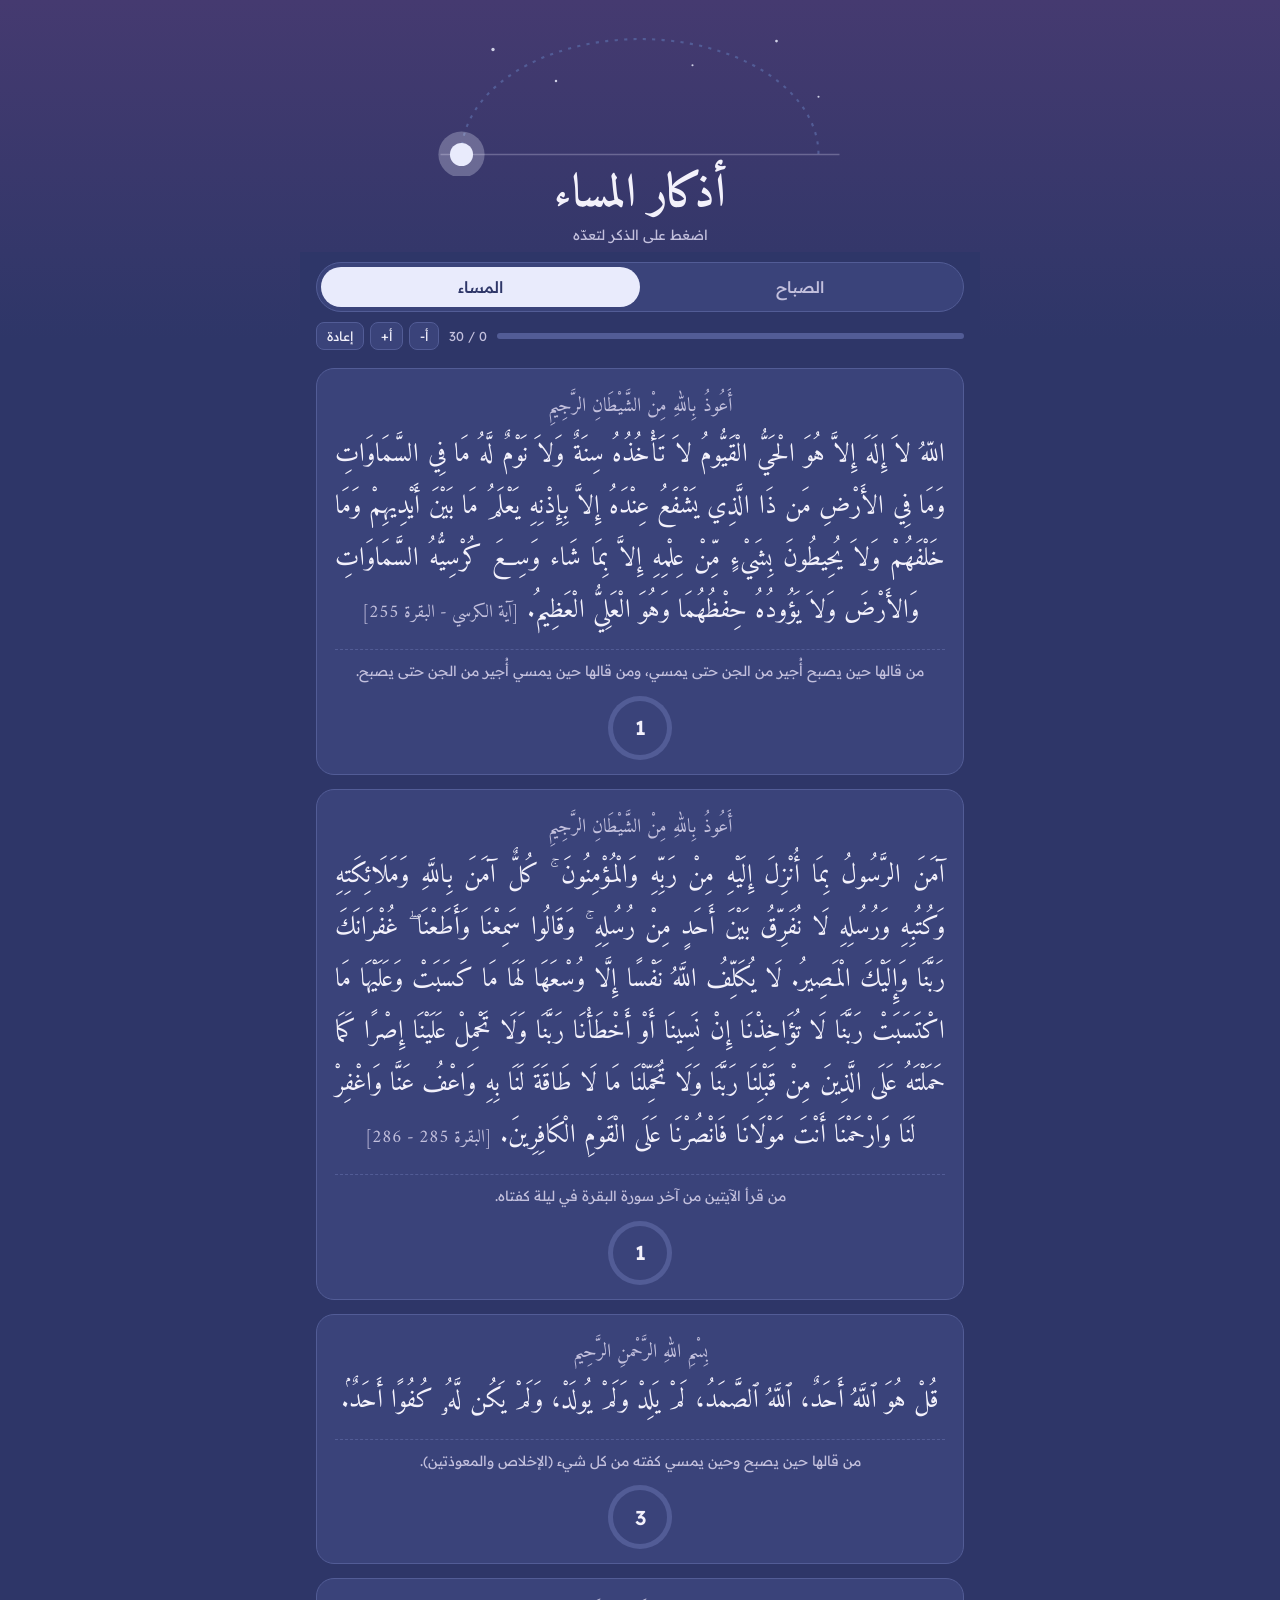
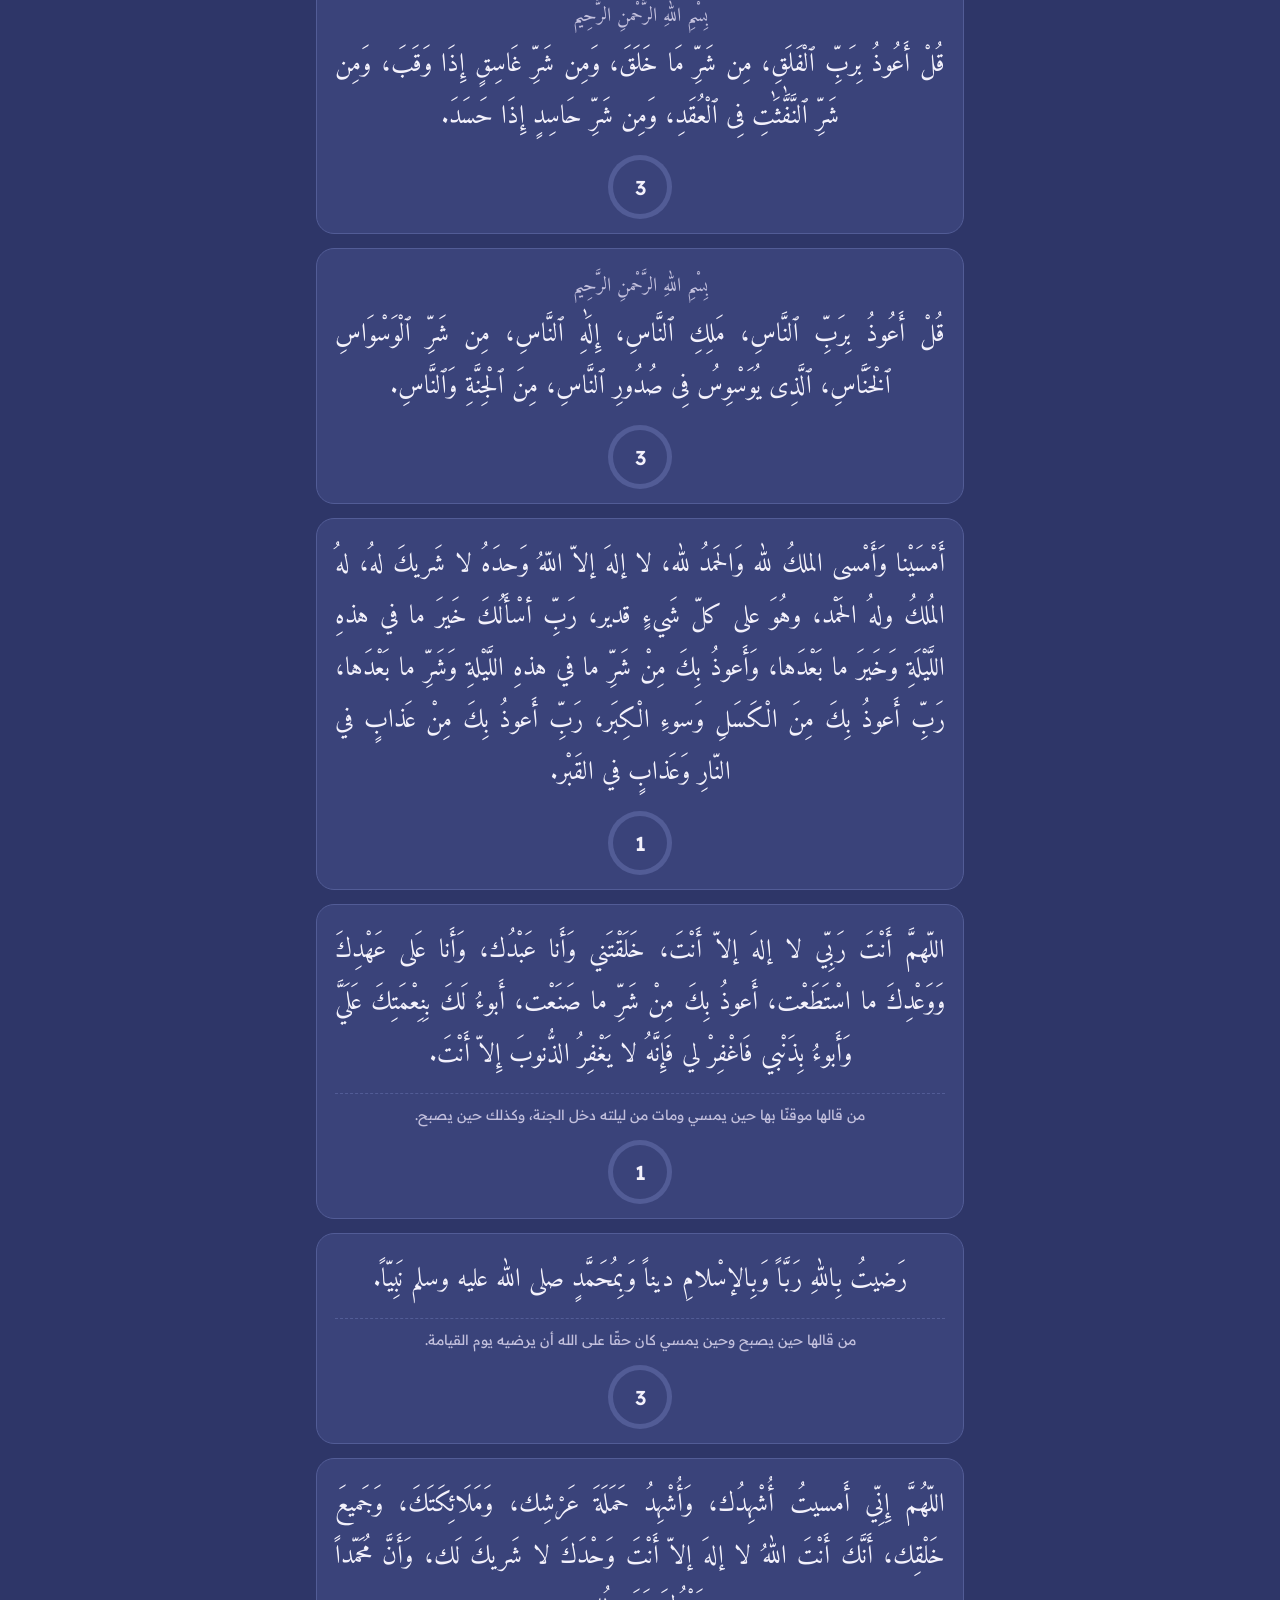
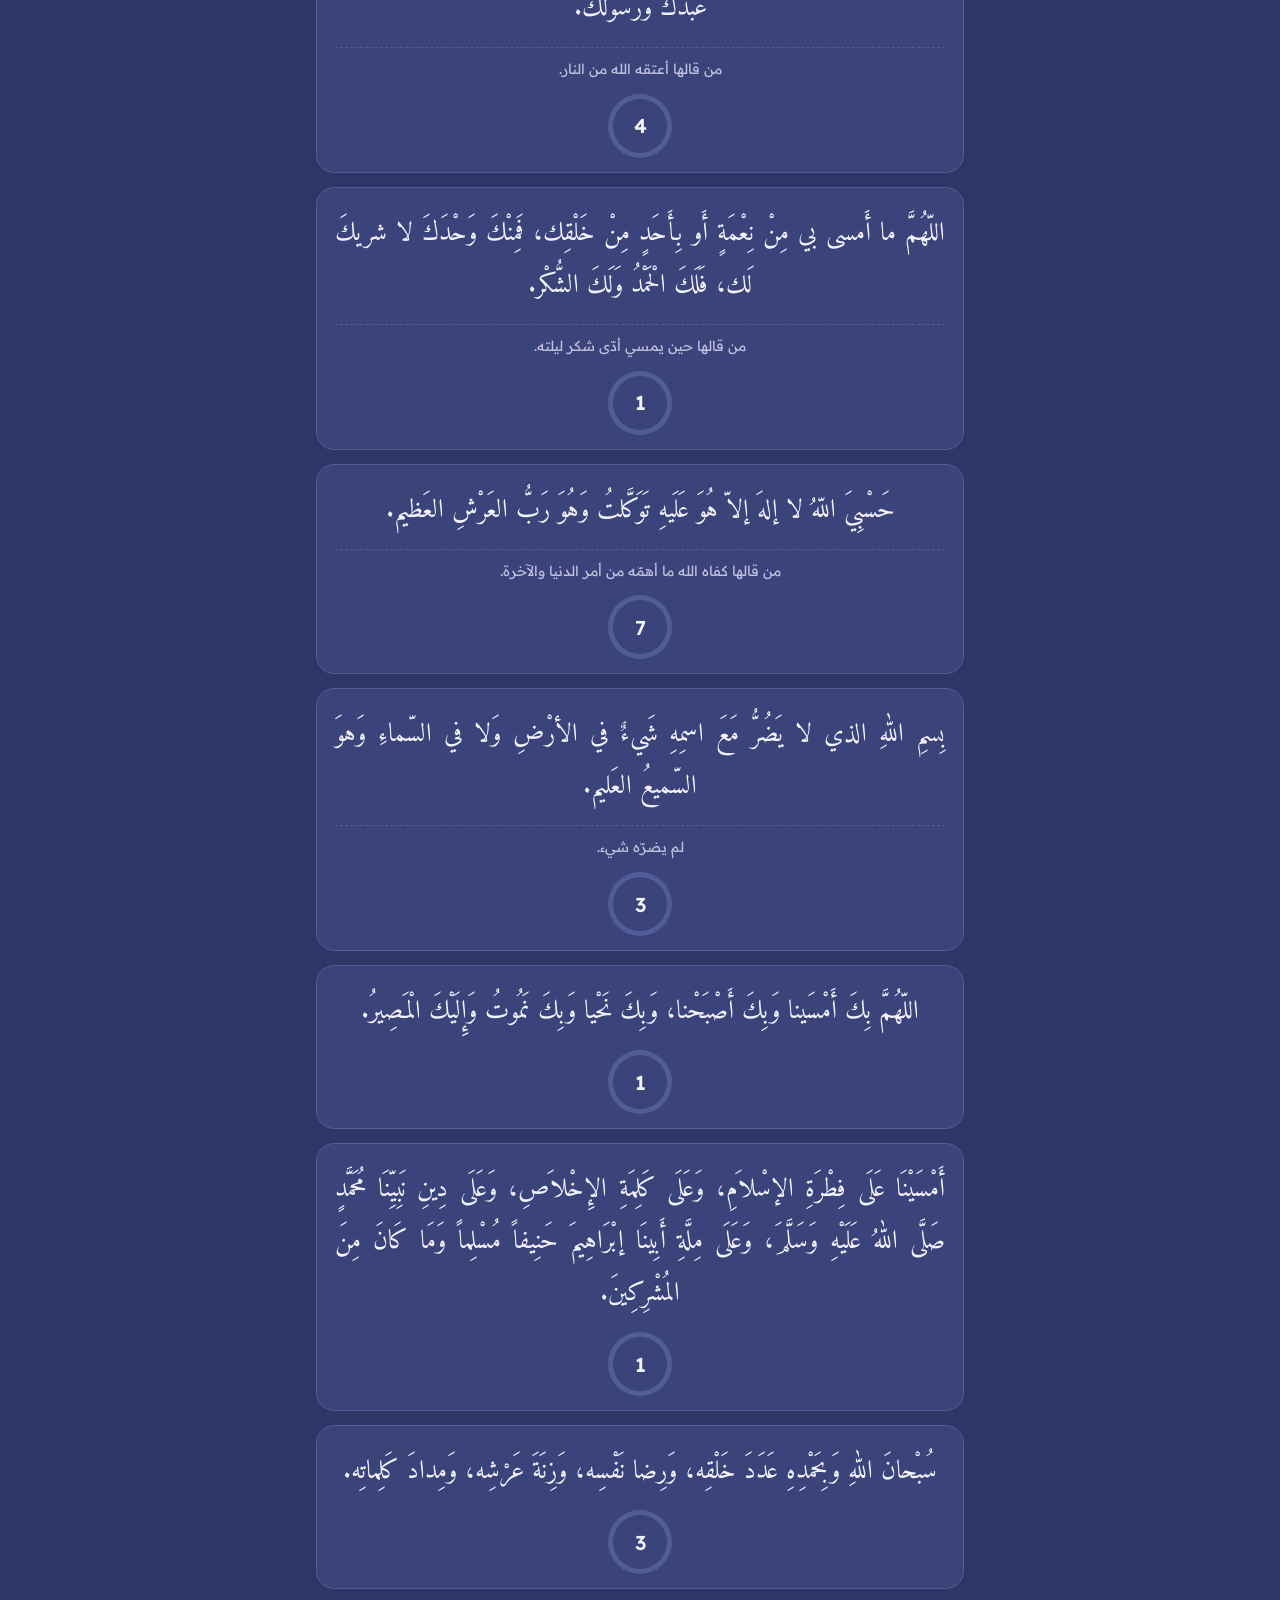
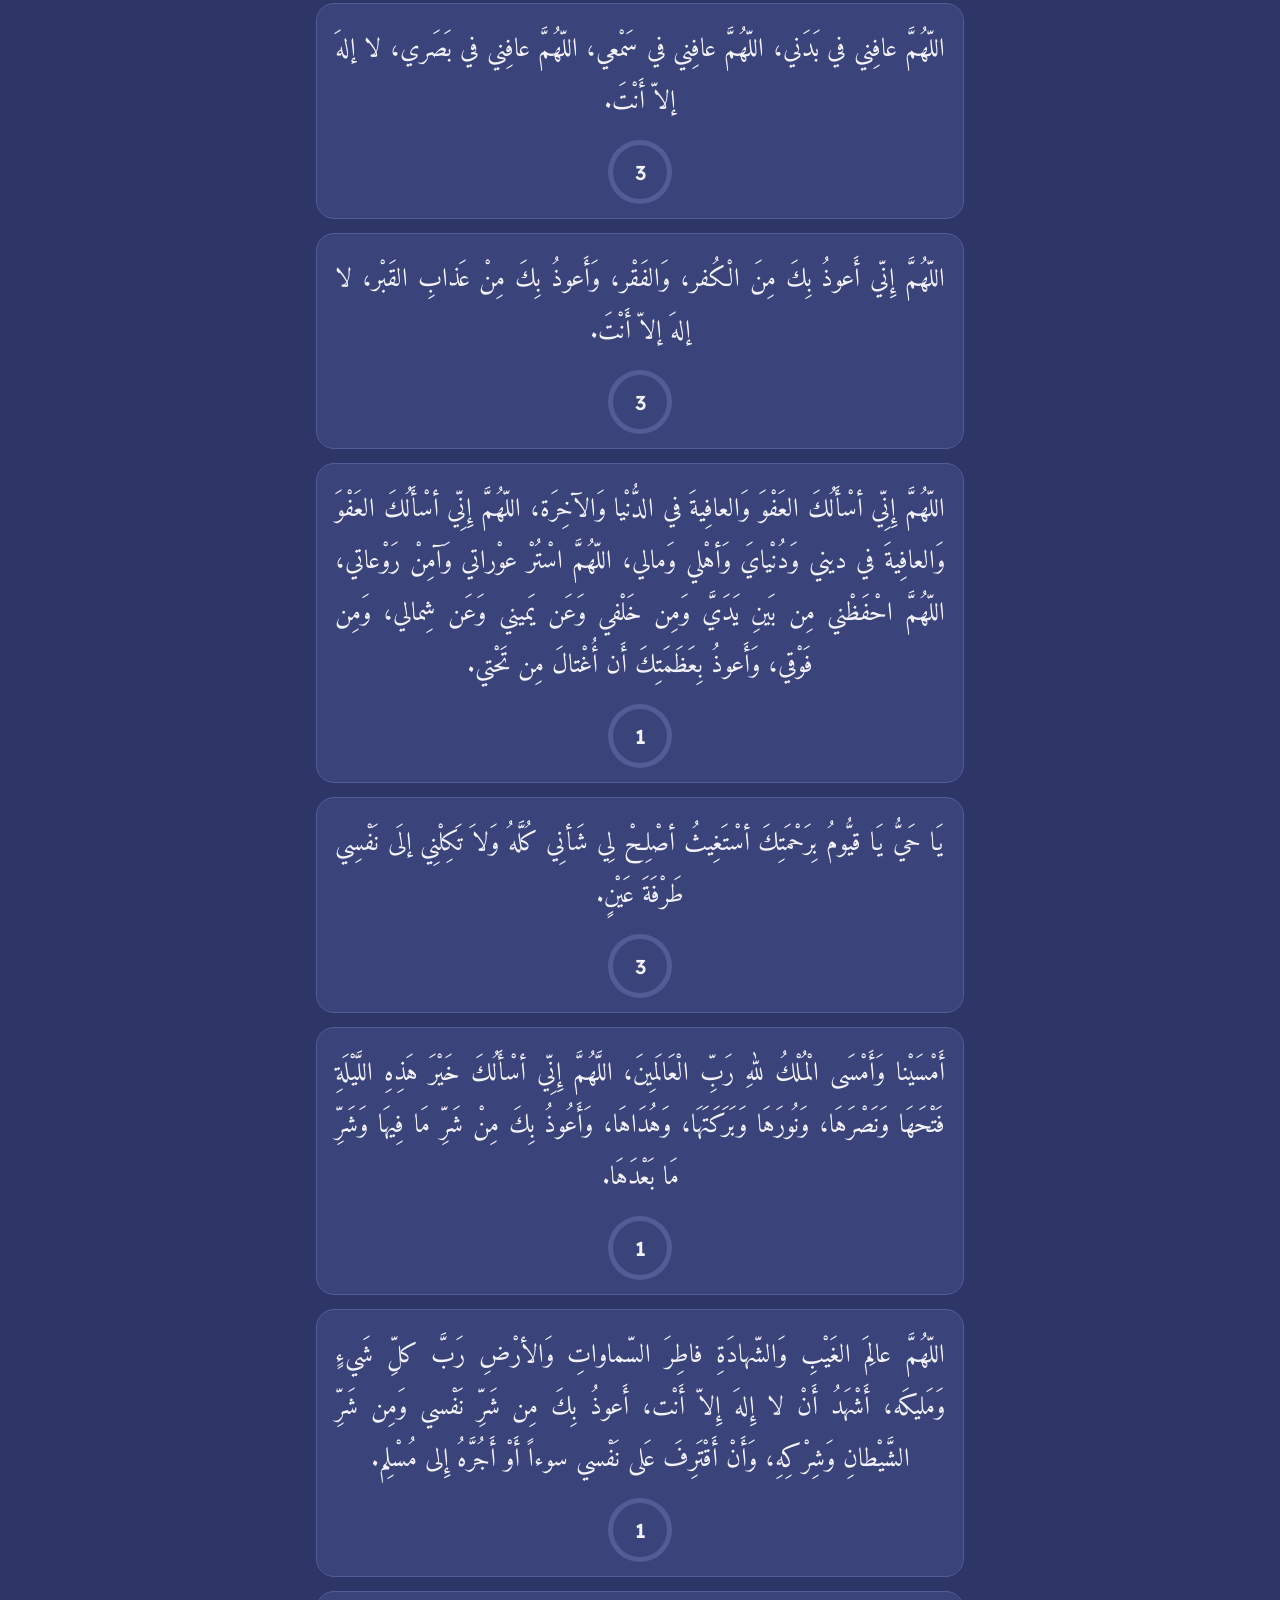
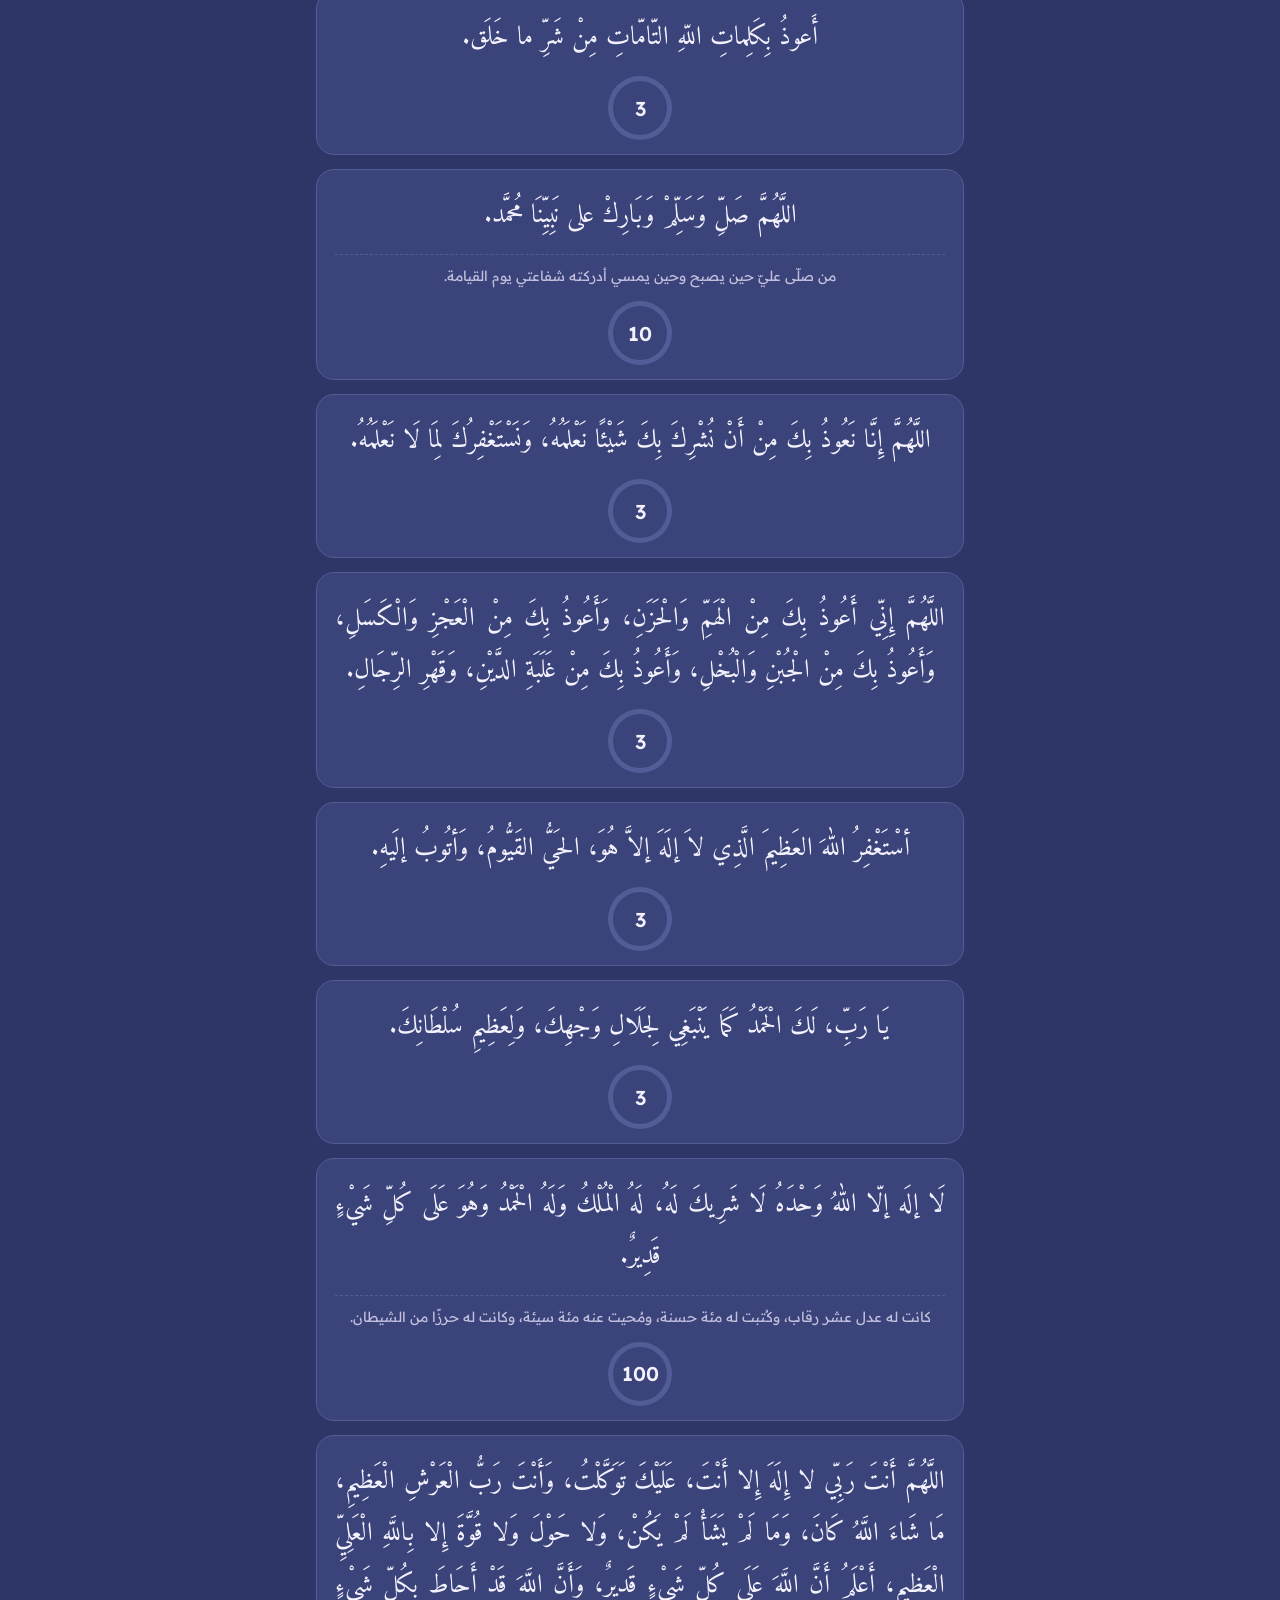
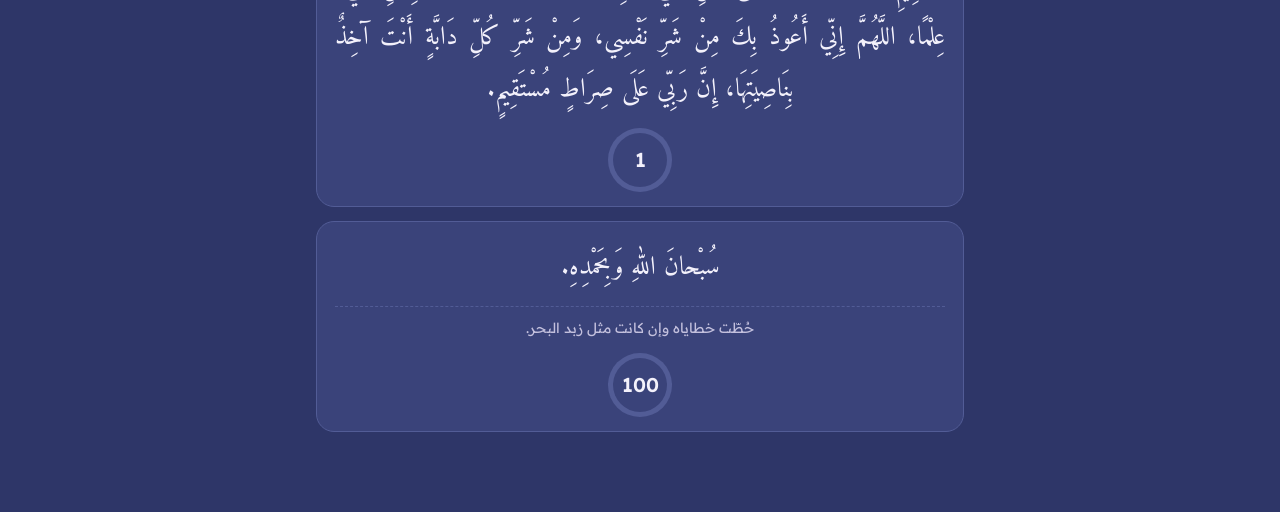
==== index.html @ 88065265 "نشر تطبيق أذكار الصباح والمساء Installable offline web app: manifest, service worker, local fonts, i" ====
<!DOCTYPE html>
<html lang="ar" dir="rtl">
<head>
<meta charset="UTF-8">
<meta name="viewport" content="width=device-width, initial-scale=1, viewport-fit=cover">
<meta name="apple-mobile-web-app-capable" content="yes">
<meta name="mobile-web-app-capable" content="yes">
<meta name="apple-mobile-web-app-title" content="أذكار">
<meta name="apple-mobile-web-app-status-bar-style" content="default">
<meta name="theme-color" content="#FFF9EC">
<meta name="description" content="أذكار الصباح والمساء مع عدّاد لكل ذكر، ويعمل بدون إنترنت.">
<title>أذكار الصباح والمساء</title>
<link rel="manifest" href="manifest.webmanifest">
<link rel="icon" type="image/png" sizes="192x192" href="icons/icon-192.png">
<link rel="apple-touch-icon" href="icons/apple-touch-icon.png">
<link rel="stylesheet" href="fonts/fonts.css">
<style>
:root{
  box-sizing:border-box;
  padding-top:env(safe-area-inset-top,0px);
  padding-bottom:env(safe-area-inset-bottom,0px);
  --fs:26px;
  /* morning (dawn) */
  --bg:#F5F9FB; --bg2:#FFF9EC; --ink:#1E3340; --soft:#6A8191;
  --card:#FFFFFF; --line:#E2EAEE; --accent:#E3A53A; --accentInk:#FFFFFF; --done:#7FA38B;
}
html{scroll-padding-top:calc(env(safe-area-inset-top,0px) + 130px)}
@media (prefers-color-scheme:dark){
  :root:not([data-theme="light"]){--bg:#2C3E49;--bg2:#3E3D33;--ink:#F6F2E8;--soft:#BCC9D0;--card:#36505E;--line:#4C6673;--accent:#F0B955;--accentInk:#1B2A33;--done:#8DB89A}
}
:root[data-theme="dark"]{--bg:#2C3E49;--bg2:#3E3D33;--ink:#F6F2E8;--soft:#BCC9D0;--card:#36505E;--line:#4C6673;--accent:#F0B955;--accentInk:#1B2A33;--done:#8DB89A}
/* evening (night) — always dark */
body.evening{--bg:#2E3668;--bg2:#453A70;--ink:#F3F1FB;--soft:#C3C0DD;--card:#3A437A;--line:#525C96;--accent:#E9EBFC;--accentInk:#2E3668;--done:#A5BBE6}

*{box-sizing:border-box;margin:0;padding:0}
body{
  font-family:"Readex Pro",system-ui,"Segoe UI",Tahoma,sans-serif;
  background:linear-gradient(180deg,var(--bg2) 0%,var(--bg) 340px) var(--bg);
  background-color:var(--bg);
  color:var(--ink);min-height:100vh;
  transition:background-color .5s,color .5s;
  -webkit-tap-highlight-color:transparent;
}
.wrap{max-width:680px;margin:0 auto;padding:0 16px 80px}

/* horizon hero */
.hero{position:relative;padding:18px 0 8px;text-align:center}
.sky{width:100%;max-width:420px;height:auto;display:block;margin:0 auto}
.sky .arc{fill:none;stroke:var(--line);stroke-width:2;stroke-dasharray:3 6}
.sky .ground{stroke:var(--soft);stroke-width:1.5;opacity:.35}
.sky .orb{fill:var(--accent);transition:cx .6s ease,cy .6s ease}
.sky .glow{fill:var(--accent);opacity:.28;transition:cx .6s ease,cy .6s ease}
.sky .star{fill:var(--accent);opacity:0;transition:opacity .5s}
body.evening .sky .star{opacity:.85}
h1{font-family:"Amiri",serif;font-weight:700;font-size:clamp(34px,9vw,46px);line-height:1.1;margin-top:-6px}
.sub{color:var(--soft);font-size:14px;margin-top:6px}

/* sticky bar */
.bar{position:sticky;top:0;z-index:5;padding:10px 0 12px;background:var(--bg);transition:background-color .5s}
.bar::before{content:"";position:absolute;inset:0 -16px;background:var(--bg);z-index:-1;padding-top:env(safe-area-inset-top,0px);top:calc(-1 * env(safe-area-inset-top,0px))}
.tabs{display:grid;grid-template-columns:1fr 1fr;background:var(--card);border:1px solid var(--line);border-radius:999px;padding:4px}
.tabs button{font:inherit;font-size:16px;font-weight:500;border:0;background:none;color:var(--soft);padding:10px;border-radius:999px;cursor:pointer}
.tabs button[aria-pressed="true"]{background:var(--accent);color:var(--accentInk)}
.prog{display:flex;align-items:center;gap:10px;margin-top:10px;font-size:13px;color:var(--soft)}
.track{flex:1;height:6px;background:var(--line);border-radius:6px;overflow:hidden}
.fill{height:100%;width:0;background:var(--accent);border-radius:6px;transition:width .4s}
.tools{display:flex;gap:6px}
.tools button{font:inherit;font-size:13px;border:1px solid var(--line);background:var(--card);color:var(--ink);border-radius:8px;padding:5px 10px;cursor:pointer}

/* azkar list */
.list{display:flex;flex-direction:column;gap:14px;margin-top:6px}
.zikr{
  background:var(--card);border:1px solid var(--line);border-radius:18px;
  padding:20px 18px 14px;cursor:pointer;user-select:none;-webkit-user-select:none;
  transition:opacity .35s,transform .12s,border-color .3s;
}
.zikr:active{transform:scale(.985)}
.zikr:focus-visible{outline:3px solid var(--accent);outline-offset:3px}
.pre{font-family:"Amiri",serif;color:var(--soft);font-size:calc(var(--fs) * .75);margin-bottom:6px;text-align:center}
.txt{font-family:"Amiri",serif;font-size:var(--fs);line-height:2;text-align:justify;text-align-last:center}
.ref{color:var(--soft);font-size:.7em}
.fadl{margin-top:12px;padding-top:10px;border-top:1px dashed var(--line);color:var(--soft);font-size:14px;line-height:1.7;text-align:center}
.foot{display:flex;justify-content:center;margin-top:12px}
.count{
  --p:0;width:64px;height:64px;border-radius:50%;display:grid;place-items:center;
  background:conic-gradient(var(--accent) calc(var(--p)*1turn),var(--line) 0);
  transition:background .3s;
}
.count span{width:54px;height:54px;border-radius:50%;background:var(--card);display:grid;place-items:center;font-weight:600;font-size:20px}
.zikr.done{opacity:.5;border-color:var(--done)}
.zikr.done .count{background:var(--done)}
.zikr.done .count span{background:var(--done);color:var(--card);font-size:24px}
.zikr.bump .count span{animation:bump .18s}
@keyframes bump{50%{transform:scale(1.15)}}

.end{display:none;text-align:center;padding:36px 12px 10px}
.end.show{display:block}
.end p{font-family:"Amiri",serif;font-size:26px}
.end small{display:block;color:var(--soft);margin-top:6px;font-size:14px}
@media (prefers-reduced-motion:reduce){*{transition:none!important;animation:none!important}}
</style>
</head>
<body>
<div class="wrap">
  <header class="hero">
    <svg class="sky" viewBox="0 0 400 150" aria-hidden="true">
      <circle class="star" cx="60" cy="30" r="1.6"/><circle class="star" cx="330" cy="22" r="1.3"/>
      <circle class="star" cx="250" cy="45" r="1"/><circle class="star" cx="120" cy="60" r="1.2"/>
      <circle class="star" cx="370" cy="75" r="1"/>
      <path class="arc" d="M30 130 A170 110 0 0 1 370 130"/>
      <line class="ground" x1="10" y1="130" x2="390" y2="130"/>
      <circle class="glow" id="glow" cx="30" cy="130" r="22"/>
      <circle class="orb" id="orb" cx="30" cy="130" r="11"/>
    </svg>
    <h1 id="title">أذكار الصباح</h1>
    <p class="sub">اضغط على الذكر لتعدّه</p>
  </header>

  <div class="bar">
    <div class="tabs" role="group" aria-label="اختيار الأذكار">
      <button id="tM" aria-pressed="true">الصباح</button>
      <button id="tE" aria-pressed="false">المساء</button>
    </div>
    <div class="prog">
      <div class="track"><div class="fill" id="fill"></div></div>
      <span id="pct">0 / 0</span>
      <div class="tools">
        <button id="fDn" aria-label="تصغير الخط">أ-</button>
        <button id="fUp" aria-label="تكبير الخط">أ+</button>
        <button id="rst">إعادة</button>
      </div>
    </div>
  </div>

  <main class="list" id="list"></main>
  <div class="end" id="end"><p>تقبّل الله منك</p><small>أتممت الأذكار كاملة</small></div>
</div>

<script>
const A='أَعُوذُ بِاللهِ مِنْ الشَّيْطَانِ الرَّجِيمِ', B='بِسْمِ اللهِ الرَّحْمنِ الرَّحِيم';
const Z=(t,c,f,p)=>({t,c,f:f||'',p:p||''});
const kursi=Z('اللّهُ لاَ إِلَـهَ إِلاَّ هُوَ الْحَيُّ الْقَيُّومُ لاَ تَأْخُذُهُ سِنَةٌ وَلاَ نَوْمٌ لَّهُ مَا فِي السَّمَاوَاتِ وَمَا فِي الأَرْضِ مَن ذَا الَّذِي يَشْفَعُ عِنْدَهُ إِلاَّ بِإِذْنِهِ يَعْلَمُ مَا بَيْنَ أَيْدِيهِمْ وَمَا خَلْفَهُمْ وَلاَ يُحِيطُونَ بِشَيْءٍ مِّنْ عِلْمِهِ إِلاَّ بِمَا شَاء وَسِعَ كُرْسِيُّهُ السَّمَاوَاتِ وَالأَرْضَ وَلاَ يَؤُودُهُ حِفْظُهُمَا وَهُوَ الْعَلِيُّ الْعَظِيمُ. <span class="ref">[آية الكرسي - البقرة 255]</span>',1,'من قالها حين يصبح أُجير من الجن حتى يمسي، ومن قالها حين يمسي أُجير من الجن حتى يصبح.',A);
const ikhlas=Z('قُلْ هُوَ ٱللَّهُ أَحَدٌ، ٱللَّهُ ٱلصَّمَدُ، لَمْ يَلِدْ وَلَمْ يُولَدْ، وَلَمْ يَكُن لَّهُۥ كُفُوًا أَحَدٌۢ.',3,'من قالها حين يصبح وحين يمسي كفته من كل شيء (الإخلاص والمعوذتين).',B);
const falaq=Z('قُلْ أَعُوذُ بِرَبِّ ٱلْفَلَقِ، مِن شَرِّ مَا خَلَقَ، وَمِن شَرِّ غَاسِقٍ إِذَا وَقَبَ، وَمِن شَرِّ ٱلنَّفَّٰثَٰتِ فِى ٱلْعُقَدِ، وَمِن شَرِّ حَاسِدٍ إِذَا حَسَدَ.',3,'',B);
const nas=Z('قُلْ أَعُوذُ بِرَبِّ ٱلنَّاسِ، مَلِكِ ٱلنَّاسِ، إِلَٰهِ ٱلنَّاسِ، مِن شَرِّ ٱلْوَسْوَاسِ ٱلْخَنَّاسِ، ٱلَّذِى يُوَسْوِسُ فِى صُدُورِ ٱلنَّاسِ، مِنَ ٱلْجِنَّةِ وَٱلنَّاسِ.',3,'',B);
const sayyid=Z('اللّهـمَّ أَنْتَ رَبِّـي لا إلهَ إلاّ أَنْتَ، خَلَقْتَنـي وَأَنا عَبْـدُك، وَأَنا عَلـى عَهْـدِكَ وَوَعْـدِكَ ما اسْتَـطَعْـت، أَعـوذُ بِكَ مِنْ شَـرِّ ما صَنَـعْت، أَبـوءُ لَـكَ بِنِعْـمَتِـكَ عَلَـيَّ وَأَبـوءُ بِذَنْـبي فَاغْفـِرْ لي فَإِنَّـهُ لا يَغْـفِرُ الذُّنـوبَ إِلاّ أَنْتَ.',1,'من قالها موقنًا بها حين يمسي ومات من ليلته دخل الجنة، وكذلك حين يصبح.');
const radeet=Z('رَضيـتُ بِاللهِ رَبَّـاً وَبِالإسْلامِ ديـناً وَبِمُحَـمَّدٍ صلى الله عليه وسلم نَبِيّـاً.',3,'من قالها حين يصبح وحين يمسي كان حقًا على الله أن يرضيه يوم القيامة.');
const hasbi=Z('حَسْبِـيَ اللّهُ لا إلهَ إلاّ هُوَ عَلَـيهِ تَوَكَّـلتُ وَهُوَ رَبُّ العَرْشِ العَظـيم.',7,'من قالها كفاه الله ما أهمّه من أمر الدنيا والآخرة.');
const bism=Z('بِسـمِ اللهِ الذي لا يَضُـرُّ مَعَ اسمِـهِ شَيءٌ في الأرْضِ وَلا في السّمـاءِ وَهـوَ السّمـيعُ العَلـيم.',3,'لم يضرّه شيء.');
const subhanAdad=Z('سُبْحـانَ اللهِ وَبِحَمْـدِهِ عَدَدَ خَلْـقِه، وَرِضـا نَفْسِـه، وَزِنَـةَ عَـرْشِـه، وَمِـدادَ كَلِمـاتِـه.',3);
const afini=Z('اللّهُـمَّ عافِـني في بَدَنـي، اللّهُـمَّ عافِـني في سَمْـعي، اللّهُـمَّ عافِـني في بَصَـري، لا إلهَ إلاّ أَنْـتَ.',3);
const kufr=Z('اللّهُـمَّ إِنّـي أَعـوذُ بِكَ مِنَ الْكُـفر، وَالفَـقْر، وَأَعـوذُ بِكَ مِنْ عَذابِ القَـبْر، لا إلهَ إلاّ أَنْـتَ.',3);
const afw=Z('اللّهُـمَّ إِنِّـي أسْـأَلُـكَ العَـفْوَ وَالعـافِـيةَ في الدُّنْـيا وَالآخِـرَة، اللّهُـمَّ إِنِّـي أسْـأَلُـكَ العَـفْوَ وَالعـافِـيةَ في ديني وَدُنْـيايَ وَأهْـلي وَمالـي، اللّهُـمَّ اسْتُـرْ عـوْراتي وَآمِـنْ رَوْعاتـي، اللّهُـمَّ احْفَظْـني مِن بَـينِ يَدَيَّ وَمِن خَلْفـي وَعَن يَمـيني وَعَن شِمـالي، وَمِن فَوْقـي، وَأَعـوذُ بِعَظَمَـتِكَ أَن أُغْـتالَ مِن تَحْتـي.',1);
const hayy=Z('يَا حَيُّ يَا قيُّومُ بِرَحْمَتِكَ أسْتَغِيثُ أصْلِحْ لِي شَأنِي كُلَّهُ وَلاَ تَكِلْنِي إلَى نَفْسِي طَـرْفَةَ عَيْنٍ.',3);
const alim=Z('اللّهُـمَّ عالِـمَ الغَـيْبِ وَالشّـهادَةِ فاطِـرَ السّماواتِ وَالأرْضِ رَبَّ كـلِّ شَـيءٍ وَمَليـكَه، أَشْهَـدُ أَنْ لا إِلـهَ إِلاّ أَنْت، أَعـوذُ بِكَ مِن شَـرِّ نَفْسـي وَمِن شَـرِّ الشَّيْـطانِ وَشِرْكِهِ، وَأَنْ أَقْتَـرِفَ عَلـى نَفْسـي سوءاً أَوْ أَجُـرَّهُ إِلـى مُسْـلِم.',1);
const kalimat=Z('أَعـوذُ بِكَلِمـاتِ اللّهِ التّـامّـاتِ مِنْ شَـرِّ ما خَلَـق.',3);
const salat=Z('اللَّهُمَّ صَلِّ وَسَلِّمْ وَبَارِكْ على نَبِيِّنَا مُحمَّد.',10,'من صلّى عليّ حين يصبح وحين يمسي أدركته شفاعتي يوم القيامة.');
const shirk=Z('اللَّهُمَّ إِنَّا نَعُوذُ بِكَ مِنْ أَنْ نُشْرِكَ بِكَ شَيْئًا نَعْلَمُهُ، وَنَسْتَغْفِرُكَ لِمَا لَا نَعْلَمُهُ.',3);
const hamm=Z('اللَّهُمَّ إِنِّي أَعُوذُ بِكَ مِنْ الْهَمِّ وَالْحَزَنِ، وَأَعُوذُ بِكَ مِنْ الْعَجْزِ وَالْكَسَلِ، وَأَعُوذُ بِكَ مِنْ الْجُبْنِ وَالْبُخْلِ، وَأَعُوذُ بِكَ مِنْ غَلَبَةِ الدَّيْنِ، وَقَهْرِ الرِّجَالِ.',3);
const istighfarAzim=Z('أسْتَغْفِرُ اللهَ العَظِيمَ الَّذِي لاَ إلَهَ إلاَّ هُوَ، الحَيُّ القَيُّومُ، وَأتُوبُ إلَيهِ.',3);
const yarab=Z('يَا رَبِّ، لَكَ الْحَمْدُ كَمَا يَنْبَغِي لِجَلَالِ وَجْهِكَ، وَلِعَظِيمِ سُلْطَانِكَ.',3);
const antaRabbi=Z('اللَّهُمَّ أَنْتَ رَبِّي لا إِلَهَ إِلا أَنْتَ، عَلَيْكَ تَوَكَّلْتُ، وَأَنْتَ رَبُّ الْعَرْشِ الْعَظِيمِ، مَا شَاءَ اللَّهُ كَانَ، وَمَا لَمْ يَشَأْ لَمْ يَكُنْ، وَلا حَوْلَ وَلا قُوَّةَ إِلا بِاللَّهِ الْعَلِيِّ الْعَظِيمِ، أَعْلَمُ أَنَّ اللَّهَ عَلَى كُلِّ شَيْءٍ قَدِيرٌ، وَأَنَّ اللَّهَ قَدْ أَحَاطَ بِكُلِّ شَيْءٍ عِلْمًا، اللَّهُمَّ إِنِّي أَعُوذُ بِكَ مِنْ شَرِّ نَفْسِي، وَمِنْ شَرِّ كُلِّ دَابَّةٍ أَنْتَ آخِذٌ بِنَاصِيَتِهَا، إِنَّ رَبِّي عَلَى صِرَاطٍ مُسْتَقِيمٍ.',1);
const tahlil=Z('لَا إلَه إلّا اللهُ وَحْدَهُ لَا شَرِيكَ لَهُ، لَهُ الْمُلْكُ وَلَهُ الْحَمْدُ وَهُوَ عَلَى كُلِّ شَيْءٍ قَدِيرٌ.',100,'كانت له عدل عشر رقاب، وكُتبت له مئة حسنة، ومُحيت عنه مئة سيئة، وكانت له حرزًا من الشيطان.');
const subhan=Z('سُبْحـانَ اللهِ وَبِحَمْـدِهِ.',100,'حُطّت خطاياه وإن كانت مثل زبد البحر.');

const DATA={
 m:[kursi,ikhlas,falaq,nas,
  Z('أَصْـبَحْنا وَأَصْـبَحَ المُـلْكُ لله وَالحَمدُ لله، لا إلهَ إلاّ اللّهُ وَحدَهُ لا شَريكَ لهُ، لهُ المُـلكُ ولهُ الحَمْـد، وهُوَ على كلّ شَيءٍ قدير، رَبِّ أسْـأَلُـكَ خَـيرَ ما في هـذا اليوم وَخَـيرَ ما بَعْـدَه، وَأَعـوذُ بِكَ مِنْ شَـرِّ ما في هـذا اليوم وَشَرِّ ما بَعْـدَه، رَبِّ أَعـوذُ بِكَ مِنَ الْكَسَـلِ وَسـوءِ الْكِـبَر، رَبِّ أَعـوذُ بِكَ مِنْ عَـذابٍ في النّـارِ وَعَـذابٍ في القَـبْر.',1),
  sayyid,radeet,
  Z('اللّهُـمَّ إِنِّـي أَصْبَـحْتُ أُشْـهِدُك، وَأُشْـهِدُ حَمَلَـةَ عَـرْشِـك، وَمَلَائِكَتَكَ، وَجَمـيعَ خَلْـقِك، أَنَّـكَ أَنْـتَ اللهُ لا إلهَ إلاّ أَنْـتَ وَحْـدَكَ لا شَريكَ لَـك، وَأَنَّ مُحَمّـداً عَبْـدُكَ وَرَسـولُـك.',4,'من قالها أعتقه الله من النار.'),
  Z('اللّهُـمَّ ما أَصْبَـحَ بي مِـنْ نِعْـمَةٍ أَو بِأَحَـدٍ مِـنْ خَلْـقِك، فَمِـنْكَ وَحْـدَكَ لا شريكَ لَـك، فَلَـكَ الْحَمْـدُ وَلَـكَ الشُّكْـر.',1,'من قالها حين يصبح أدّى شكر يومه.'),
  hasbi,bism,
  Z('اللّهُـمَّ بِكَ أَصْـبَحْنا وَبِكَ أَمْسَـينا، وَبِكَ نَحْـيا وَبِكَ نَمُـوتُ وَإِلَـيْكَ النُّـشُور.',1),
  Z('أَصْبَـحْـنا عَلَى فِطْرَةِ الإسْلاَمِ، وَعَلَى كَلِمَةِ الإِخْلاَصِ، وَعَلَى دِينِ نَبِيِّنَا مُحَمَّدٍ صَلَّى اللهُ عَلَيْهِ وَسَلَّمَ، وَعَلَى مِلَّةِ أَبِينَا إبْرَاهِيمَ حَنِيفاً مُسْلِماً وَمَا كَانَ مِنَ المُشْرِكِينَ.',1),
  subhanAdad,afini,kufr,afw,hayy,
  Z('أَصْبَـحْـنا وَأَصْبَـحَ المُـلكُ للهِ رَبِّ العـالَمـين، اللّهُـمَّ إِنِّـي أسْـأَلُـكَ خَـيْرَ هـذا الـيَوْم، فَـتْحَهُ، وَنَصْـرَهُ، وَنـورَهُ وَبَـرَكَتَـهُ، وَهُـداهُ، وَأَعـوذُ بِـكَ مِـنْ شَـرِّ ما فـيهِ وَشَـرِّ ما بَعْـدَه.',1),
  alim,kalimat,salat,shirk,hamm,istighfarAzim,yarab,
  Z('اللَّهُمَّ إِنِّي أَسْأَلُكَ عِلْمًا نَافِعًا، وَرِزْقًا طَيِّبًا، وَعَمَلًا مُتَقَبَّلًا.',1),
  antaRabbi,tahlil,subhan,
  Z('أسْتَغْفِرُ اللهَ وَأتُوبُ إلَيْهِ.',100,'مئة حسنة، ومُحيت عنه مئة سيئة، وكانت له حرزًا من الشيطان حتى يمسي.')
 ],
 e:[kursi,
  Z('آمَنَ الرَّسُولُ بِمَا أُنْزِلَ إِلَيْهِ مِنْ رَبِّهِ وَالْمُؤْمِنُونَ ۚ كُلٌّ آمَنَ بِاللَّهِ وَمَلَائِكَتِهِ وَكُتُبِهِ وَرُسُلِهِ لَا نُفَرِّقُ بَيْنَ أَحَدٍ مِنْ رُسُلِهِ ۚ وَقَالُوا سَمِعْنَا وَأَطَعْنَا ۖ غُفْرَانَكَ رَبَّنَا وَإِلَيْكَ الْمَصِيرُ. لَا يُكَلِّفُ اللَّهُ نَفْسًا إِلَّا وُسْعَهَا لَهَا مَا كَسَبَتْ وَعَلَيْهَا مَا اكْتَسَبَتْ رَبَّنَا لَا تُؤَاخِذْنَا إِنْ نَسِينَا أَوْ أَخْطَأْنَا رَبَّنَا وَلَا تَحْمِلْ عَلَيْنَا إِصْرًا كَمَا حَمَلْتَهُ عَلَى الَّذِينَ مِنْ قَبْلِنَا رَبَّنَا وَلَا تُحَمِّلْنَا مَا لَا طَاقَةَ لَنَا بِهِ وَاعْفُ عَنَّا وَاغْفِرْ لَنَا وَارْحَمْنَا أَنْتَ مَوْلَانَا فَانْصُرْنَا عَلَى الْقَوْمِ الْكَافِرِينَ. <span class="ref">[البقرة 285 - 286]</span>',1,'من قرأ الآيتين من آخر سورة البقرة في ليلة كفتاه.',A),
  ikhlas,falaq,nas,
  Z('أَمْسَيْـنا وَأَمْسـى المـلكُ لله وَالحَمدُ لله، لا إلهَ إلاّ اللّهُ وَحدَهُ لا شَريكَ لهُ، لهُ المُـلكُ ولهُ الحَمْـد، وهُوَ على كلّ شَيءٍ قدير، رَبِّ أسْـأَلُـكَ خَـيرَ ما في هـذهِ اللَّـيْلَةِ وَخَـيرَ ما بَعْـدَهـا، وَأَعـوذُ بِكَ مِنْ شَـرِّ ما في هـذهِ اللَّـيْلةِ وَشَرِّ ما بَعْـدَهـا، رَبِّ أَعـوذُ بِكَ مِنَ الْكَسَـلِ وَسـوءِ الْكِـبَر، رَبِّ أَعـوذُ بِكَ مِنْ عَـذابٍ في النّـارِ وَعَـذابٍ في القَـبْر.',1),
  sayyid,radeet,
  Z('اللّهُـمَّ إِنِّـي أَمسيتُ أُشْـهِدُك، وَأُشْـهِدُ حَمَلَـةَ عَـرْشِـك، وَمَلَائِكَتَكَ، وَجَمـيعَ خَلْـقِك، أَنَّـكَ أَنْـتَ اللهُ لا إلهَ إلاّ أَنْـتَ وَحْـدَكَ لا شَريكَ لَـك، وَأَنَّ مُحَمّـداً عَبْـدُكَ وَرَسـولُـك.',4,'من قالها أعتقه الله من النار.'),
  Z('اللّهُـمَّ ما أَمسى بي مِـنْ نِعْـمَةٍ أَو بِأَحَـدٍ مِـنْ خَلْـقِك، فَمِـنْكَ وَحْـدَكَ لا شريكَ لَـك، فَلَـكَ الْحَمْـدُ وَلَـكَ الشُّكْـر.',1,'من قالها حين يمسي أدّى شكر ليلته.'),
  hasbi,bism,
  Z('اللّهُـمَّ بِكَ أَمْسَـينا وَبِكَ أَصْـبَحْنا، وَبِكَ نَحْـيا وَبِكَ نَمُـوتُ وَإِلَـيْكَ الْمَصِيرُ.',1),
  Z('أَمْسَيْنَا عَلَى فِطْرَةِ الإسْلاَمِ، وَعَلَى كَلِمَةِ الإِخْلاَصِ، وَعَلَى دِينِ نَبِيِّنَا مُحَمَّدٍ صَلَّى اللهُ عَلَيْهِ وَسَلَّمَ، وَعَلَى مِلَّةِ أَبِينَا إبْرَاهِيمَ حَنِيفاً مُسْلِماً وَمَا كَانَ مِنَ المُشْرِكِينَ.',1),
  subhanAdad,afini,kufr,afw,hayy,
  Z('أَمْسَيْنا وَأَمْسَى الْمُلْكُ للهِ رَبِّ الْعَالَمِينَ، اللَّهُمَّ إِنِّي أسْأَلُكَ خَيْرَ هَذِهِ اللَّيْلَةِ فَتْحَهَا وَنَصْرَهَا، وَنُورَهَا وَبَرَكَتَهَا، وَهُدَاهَا، وَأَعُوذُ بِكَ مِنْ شَرِّ مَا فِيهَا وَشَرِّ مَا بَعْدَهَا.',1),
  alim,kalimat,salat,shirk,hamm,istighfarAzim,yarab,tahlil,antaRabbi,subhan
 ]
};

const $=id=>document.getElementById(id);
const list=$('list'), NAMES={m:'أذكار الصباح',e:'أذكار المساء'};
const clean=s=>s.replace(/ـ/g,'');
const today=()=>{const d=new Date();return d.getFullYear()+'-'+(d.getMonth()+1)+'-'+d.getDate()};
const store={
  get(k){try{return JSON.parse(localStorage.getItem(k))}catch(e){return null}},
  set(k,v){try{localStorage.setItem(k,JSON.stringify(v))}catch(e){}}
};
let mode=(()=>{const h=new Date().getHours();return (h>=3&&h<14)?'m':'e'})();
let left=[];
let fs=store.get('azkar-fs')||26;
document.documentElement.style.setProperty('--fs',fs+'px');

function key(){return 'azkar-'+mode+'-'+today()}
function load(){
  const saved=store.get(key());
  left=(Array.isArray(saved)&&saved.length===DATA[mode].length)?saved:DATA[mode].map(z=>z.c);
}
function render(){
  document.body.classList.toggle('evening',mode==='e');
  const tc=getComputedStyle(document.body).getPropertyValue('--bg2').trim();
  if(tc)document.querySelector('meta[name="theme-color"]').setAttribute('content',tc);
  $('title').textContent=NAMES[mode];document.title=NAMES[mode];
  $('tM').setAttribute('aria-pressed',mode==='m');$('tE').setAttribute('aria-pressed',mode==='e');
  list.innerHTML='';
  DATA[mode].forEach((z,i)=>{
    const el=document.createElement('article');
    el.className='zikr';el.tabIndex=0;el.dataset.i=i;
    el.innerHTML=(z.p?`<div class="pre">${z.p}</div>`:'')+
      `<div class="txt">${clean(z.t)}</div>`+
      (z.f?`<div class="fadl">${z.f}</div>`:'')+
      `<div class="foot"><div class="count"><span></span></div></div>`;
    el.addEventListener('click',()=>tap(i));
    el.addEventListener('keydown',e=>{if(e.key==='Enter'||e.key===' '){e.preventDefault();tap(i)}});
    list.appendChild(el);
    paint(i);
  });
  progress();
}
function paint(i){
  const el=list.children[i], z=DATA[mode][i], n=left[i];
  el.classList.toggle('done',n===0);
  el.querySelector('.count').style.setProperty('--p',(z.c-n)/z.c);
  el.querySelector('.count span').textContent=n===0?'✓':n;
  el.setAttribute('aria-label','المتبقي '+n);
}
function progress(){
  const total=DATA[mode].length, done=left.filter(n=>n===0).length;
  $('fill').style.width=(done/total*100)+'%';
  $('pct').textContent=done+' / '+total;
  $('end').classList.toggle('show',done===total);
  // orb travels along the arc
  const t=done/total, ang=Math.PI*(1-t), cx=200+170*Math.cos(ang), cy=130-110*Math.sin(ang);
  ['orb','glow'].forEach(id=>{$(id).setAttribute('cx',cx.toFixed(1));$(id).setAttribute('cy',cy.toFixed(1))});
}
function tap(i){
  if(left[i]===0)return;
  left[i]--;store.set(key(),left);
  const el=list.children[i];
  el.classList.remove('bump');void el.offsetWidth;el.classList.add('bump');
  try{navigator.vibrate&&navigator.vibrate(left[i]===0?[30,40,30]:12)}catch(e){}
  paint(i);progress();
  if(left[i]===0){
    const next=left.findIndex((n,j)=>j>i&&n>0);
    if(next>-1)setTimeout(()=>list.children[next].scrollIntoView({behavior:'smooth',block:'start'}),350);
    else if(left.every(n=>n===0))setTimeout(()=>$('end').scrollIntoView({behavior:'smooth',block:'center'}),350);
  }
}
function setMode(m){if(m===mode)return;mode=m;load();render();window.scrollTo({top:0,behavior:'smooth'})}
$('tM').onclick=()=>setMode('m');$('tE').onclick=()=>setMode('e');
$('rst').onclick=()=>{if(confirm('إعادة العدّ من البداية؟')){left=DATA[mode].map(z=>z.c);store.set(key(),left);render();window.scrollTo({top:0,behavior:'smooth'})}};
function font(d){fs=Math.min(40,Math.max(18,fs+d));document.documentElement.style.setProperty('--fs',fs+'px');store.set('azkar-fs',fs)}
$('fUp').onclick=()=>font(2);$('fDn').onclick=()=>font(-2);

load();render();

if('serviceWorker' in navigator){
  window.addEventListener('load',()=>{navigator.serviceWorker.register('sw.js').catch(()=>{})});
}
</script>
</body>
</html>
---- fonts/fonts.css ----
@font-face{font-family:'Amiri';font-style:normal;font-weight:400;font-display:swap;src:url(amiri-arabic-400-normal.woff2) format('woff2');unicode-range:U+0600-06FF,U+0750-077F,U+0870-088E,U+0890-0891,U+0897-08E1,U+08E3-08FF,U+200C-200E,U+2010-2011,U+204F,U+2E41,U+FB50-FDFF,U+FE70-FE74,U+FE76-FEFC}
@font-face{font-family:'Amiri';font-style:normal;font-weight:400;font-display:swap;src:url(amiri-latin-400-normal.woff2) format('woff2');unicode-range:U+0000-00FF,U+0131,U+0152-0153,U+02BB-02BC,U+02C6,U+02DA,U+02DC,U+0304,U+0308,U+0329,U+2000-206F,U+20AC,U+2122,U+2191,U+2193,U+2212,U+2215,U+FEFF,U+FFFD}
@font-face{font-family:'Amiri';font-style:normal;font-weight:700;font-display:swap;src:url(amiri-arabic-700-normal.woff2) format('woff2');unicode-range:U+0600-06FF,U+0750-077F,U+0870-088E,U+0890-0891,U+0897-08E1,U+08E3-08FF,U+200C-200E,U+2010-2011,U+204F,U+2E41,U+FB50-FDFF,U+FE70-FE74,U+FE76-FEFC}
@font-face{font-family:'Amiri';font-style:normal;font-weight:700;font-display:swap;src:url(amiri-latin-700-normal.woff2) format('woff2');unicode-range:U+0000-00FF,U+0131,U+0152-0153,U+02BB-02BC,U+02C6,U+02DA,U+02DC,U+0304,U+0308,U+0329,U+2000-206F,U+20AC,U+2122,U+2191,U+2193,U+2212,U+2215,U+FEFF,U+FFFD}
@font-face{font-family:'Readex Pro';font-style:normal;font-weight:400;font-display:swap;src:url(readex-pro-arabic-400-normal.woff2) format('woff2');unicode-range:U+0600-06FF,U+0750-077F,U+0870-088E,U+0890-0891,U+0897-08E1,U+08E3-08FF,U+200C-200E,U+2010-2011,U+204F,U+2E41,U+FB50-FDFF,U+FE70-FE74,U+FE76-FEFC}
@font-face{font-family:'Readex Pro';font-style:normal;font-weight:400;font-display:swap;src:url(readex-pro-latin-400-normal.woff2) format('woff2');unicode-range:U+0000-00FF,U+0131,U+0152-0153,U+02BB-02BC,U+02C6,U+02DA,U+02DC,U+0304,U+0308,U+0329,U+2000-206F,U+20AC,U+2122,U+2191,U+2193,U+2212,U+2215,U+FEFF,U+FFFD}
@font-face{font-family:'Readex Pro';font-style:normal;font-weight:500;font-display:swap;src:url(readex-pro-arabic-500-normal.woff2) format('woff2');unicode-range:U+0600-06FF,U+0750-077F,U+0870-088E,U+0890-0891,U+0897-08E1,U+08E3-08FF,U+200C-200E,U+2010-2011,U+204F,U+2E41,U+FB50-FDFF,U+FE70-FE74,U+FE76-FEFC}
@font-face{font-family:'Readex Pro';font-style:normal;font-weight:500;font-display:swap;src:url(readex-pro-latin-500-normal.woff2) format('woff2');unicode-range:U+0000-00FF,U+0131,U+0152-0153,U+02BB-02BC,U+02C6,U+02DA,U+02DC,U+0304,U+0308,U+0329,U+2000-206F,U+20AC,U+2122,U+2191,U+2193,U+2212,U+2215,U+FEFF,U+FFFD}
@font-face{font-family:'Readex Pro';font-style:normal;font-weight:600;font-display:swap;src:url(readex-pro-arabic-600-normal.woff2) format('woff2');unicode-range:U+0600-06FF,U+0750-077F,U+0870-088E,U+0890-0891,U+0897-08E1,U+08E3-08FF,U+200C-200E,U+2010-2011,U+204F,U+2E41,U+FB50-FDFF,U+FE70-FE74,U+FE76-FEFC}
@font-face{font-family:'Readex Pro';font-style:normal;font-weight:600;font-display:swap;src:url(readex-pro-latin-600-normal.woff2) format('woff2');unicode-range:U+0000-00FF,U+0131,U+0152-0153,U+02BB-02BC,U+02C6,U+02DA,U+02DC,U+0304,U+0308,U+0329,U+2000-206F,U+20AC,U+2122,U+2191,U+2193,U+2212,U+2215,U+FEFF,U+FFFD}
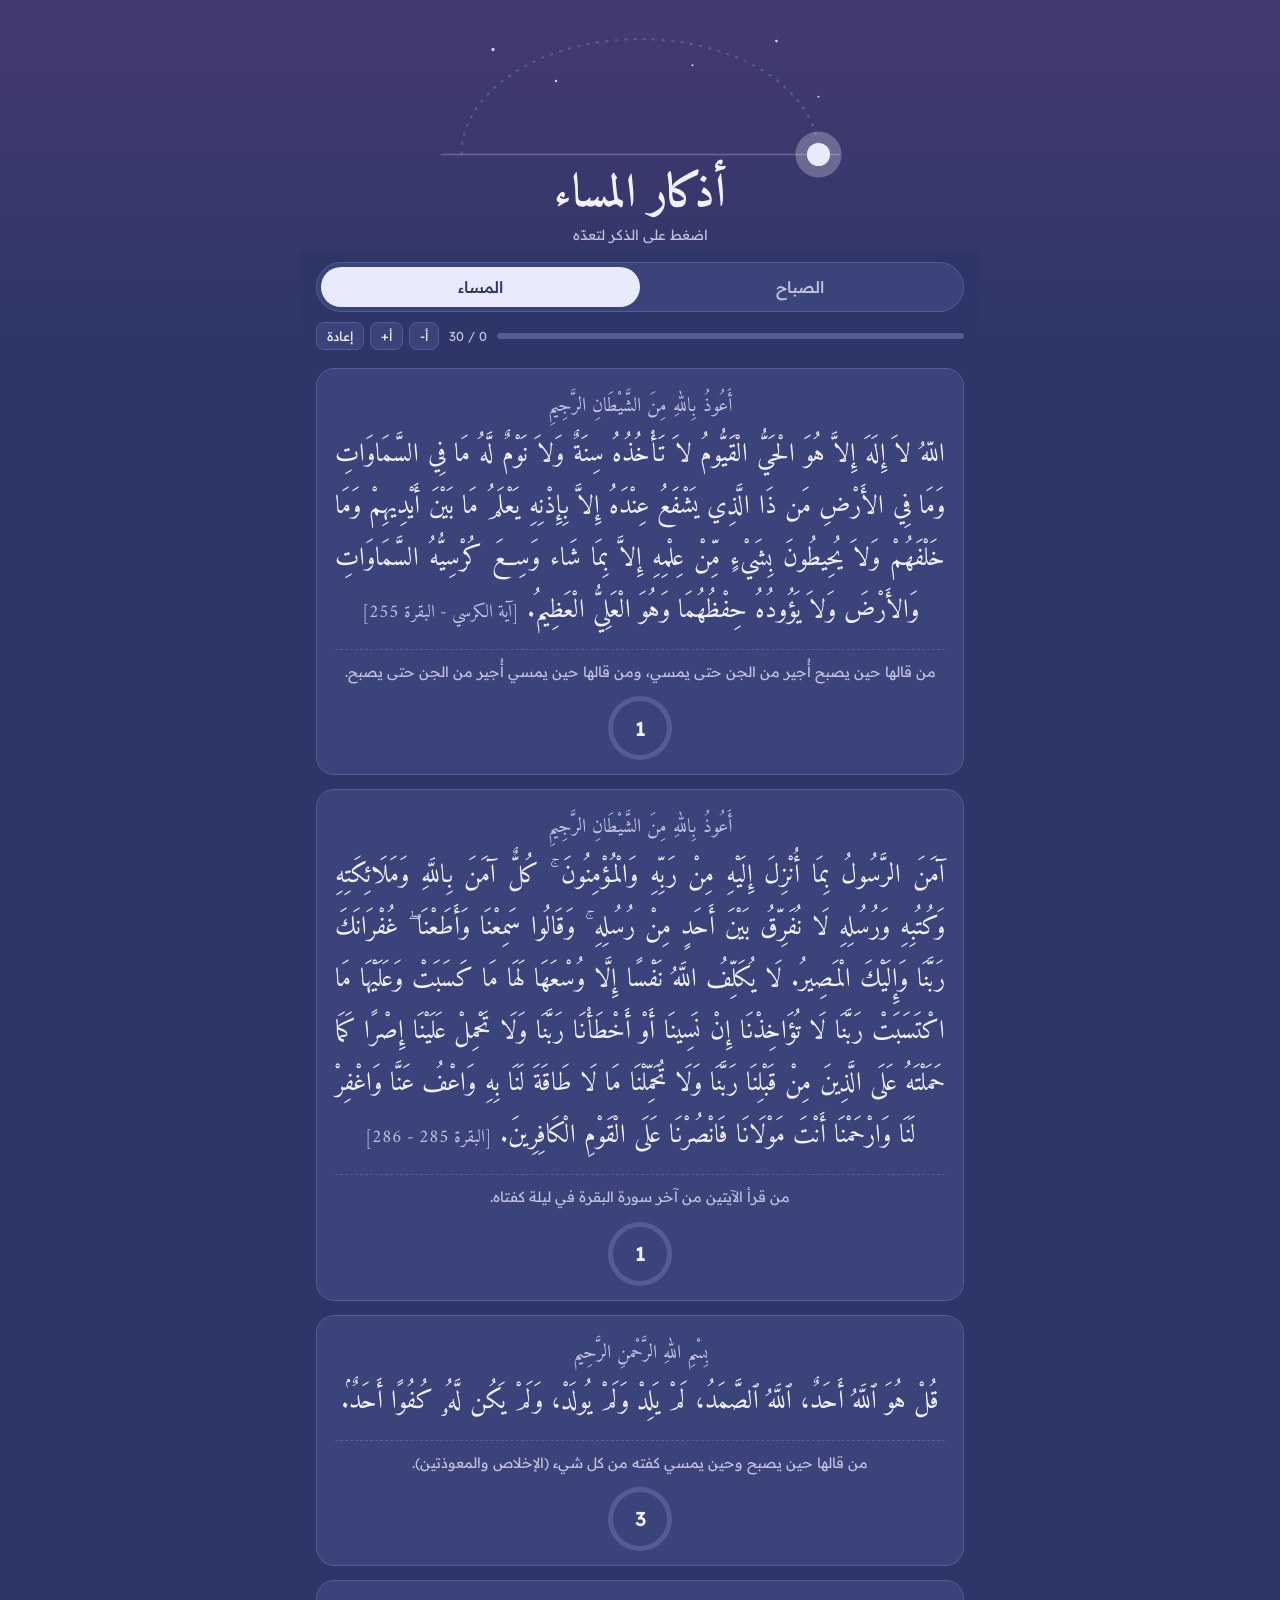
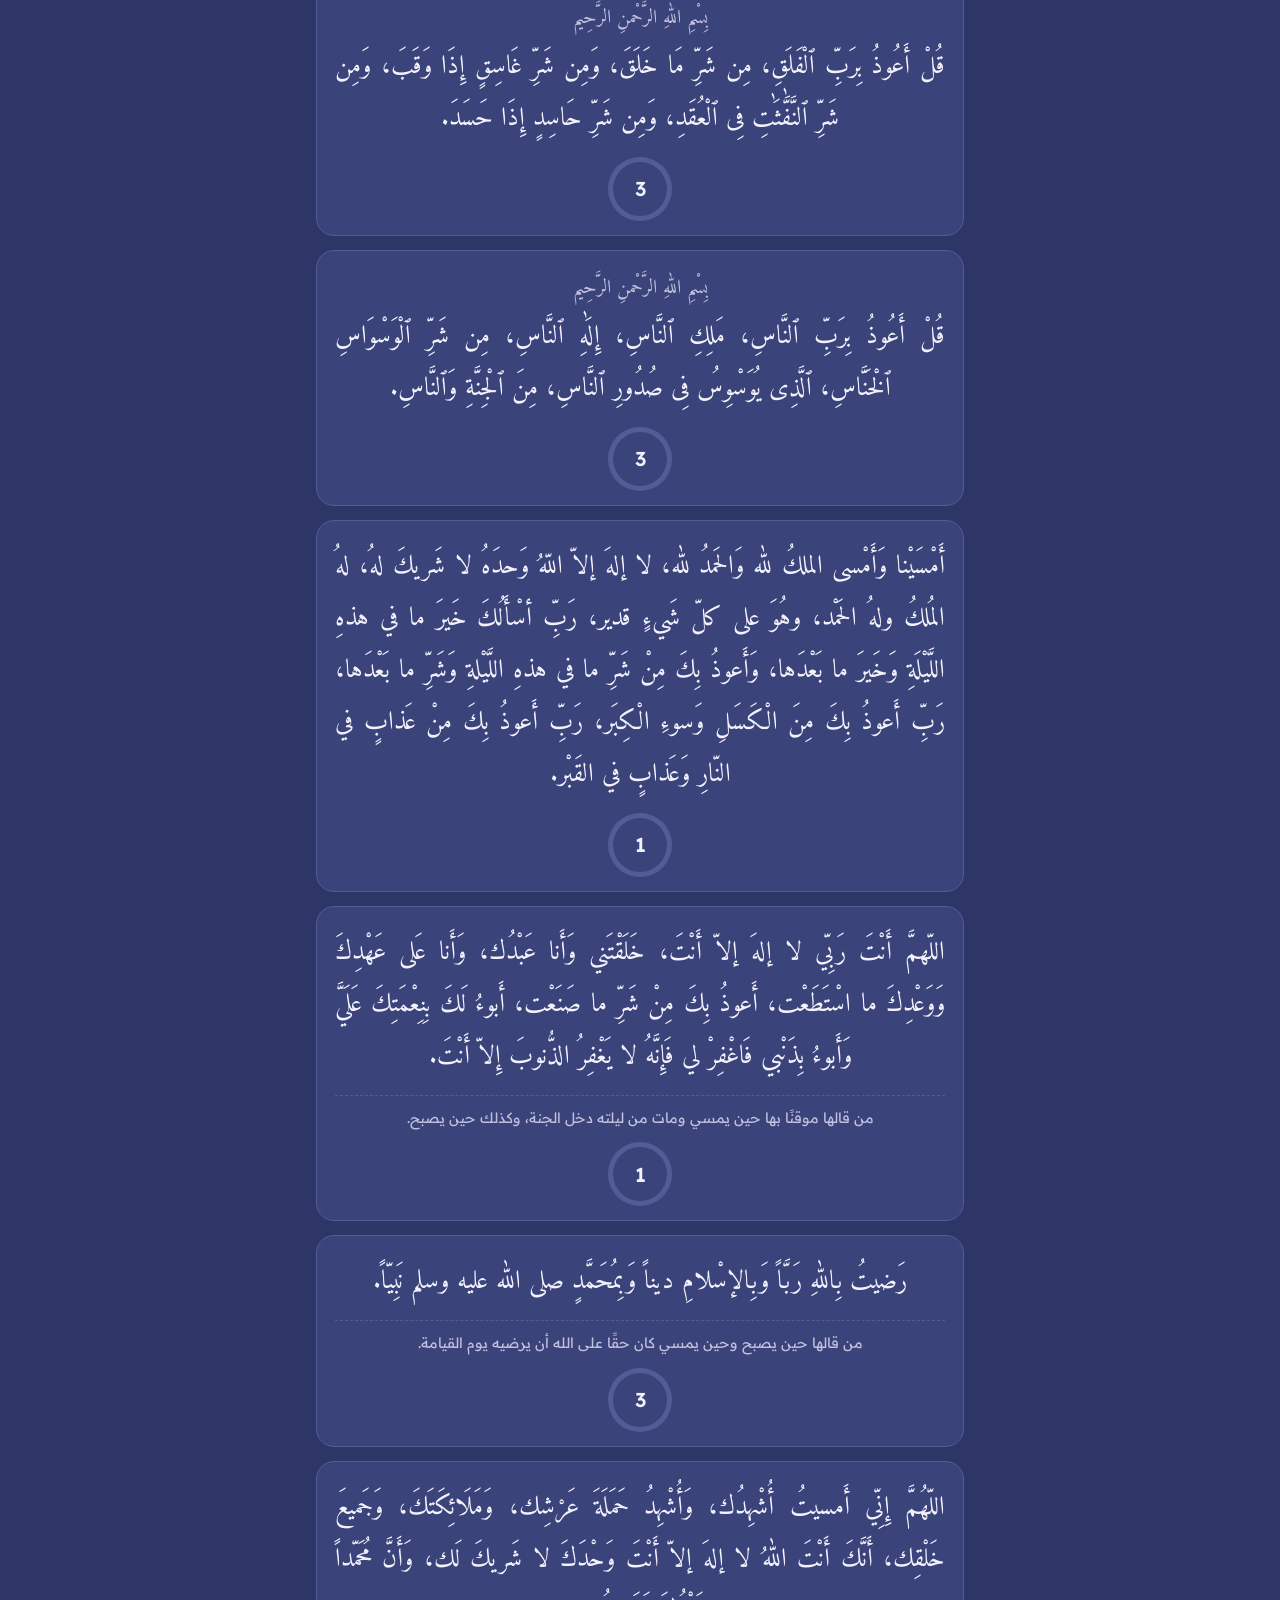
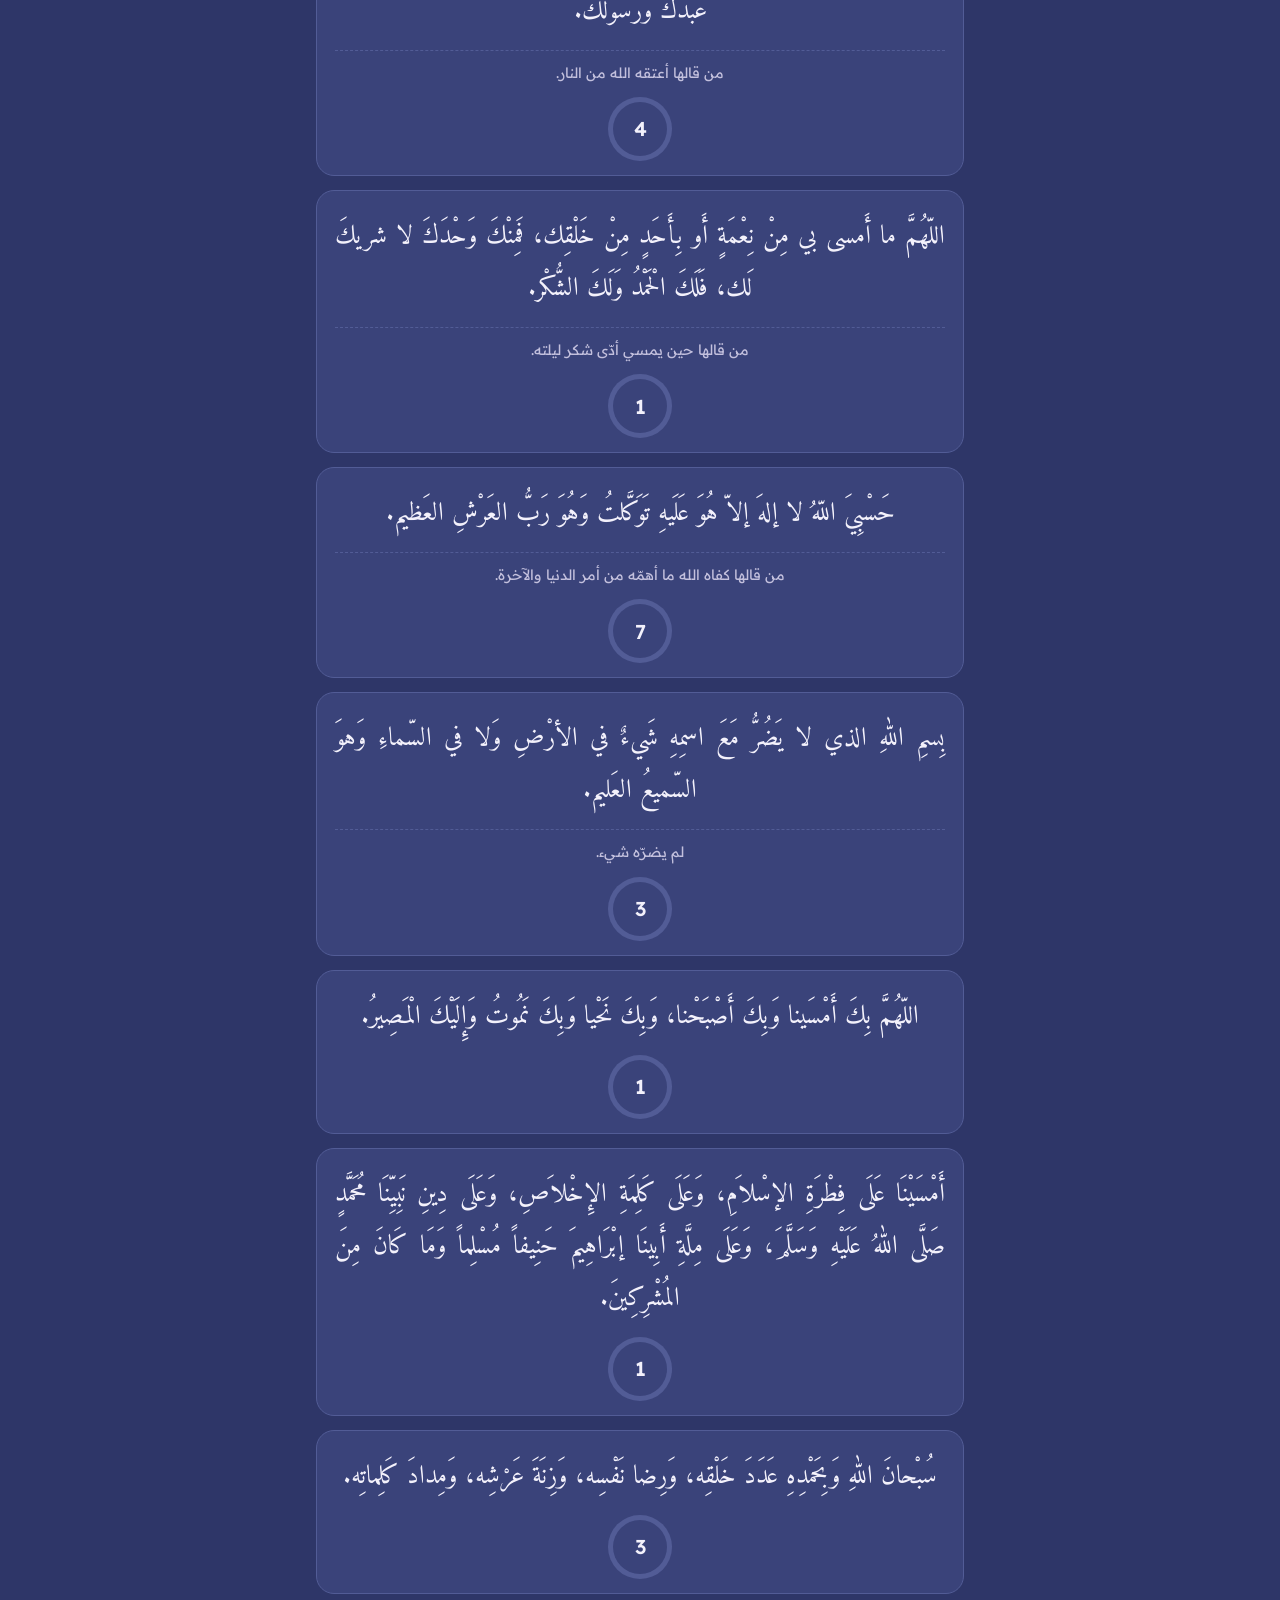
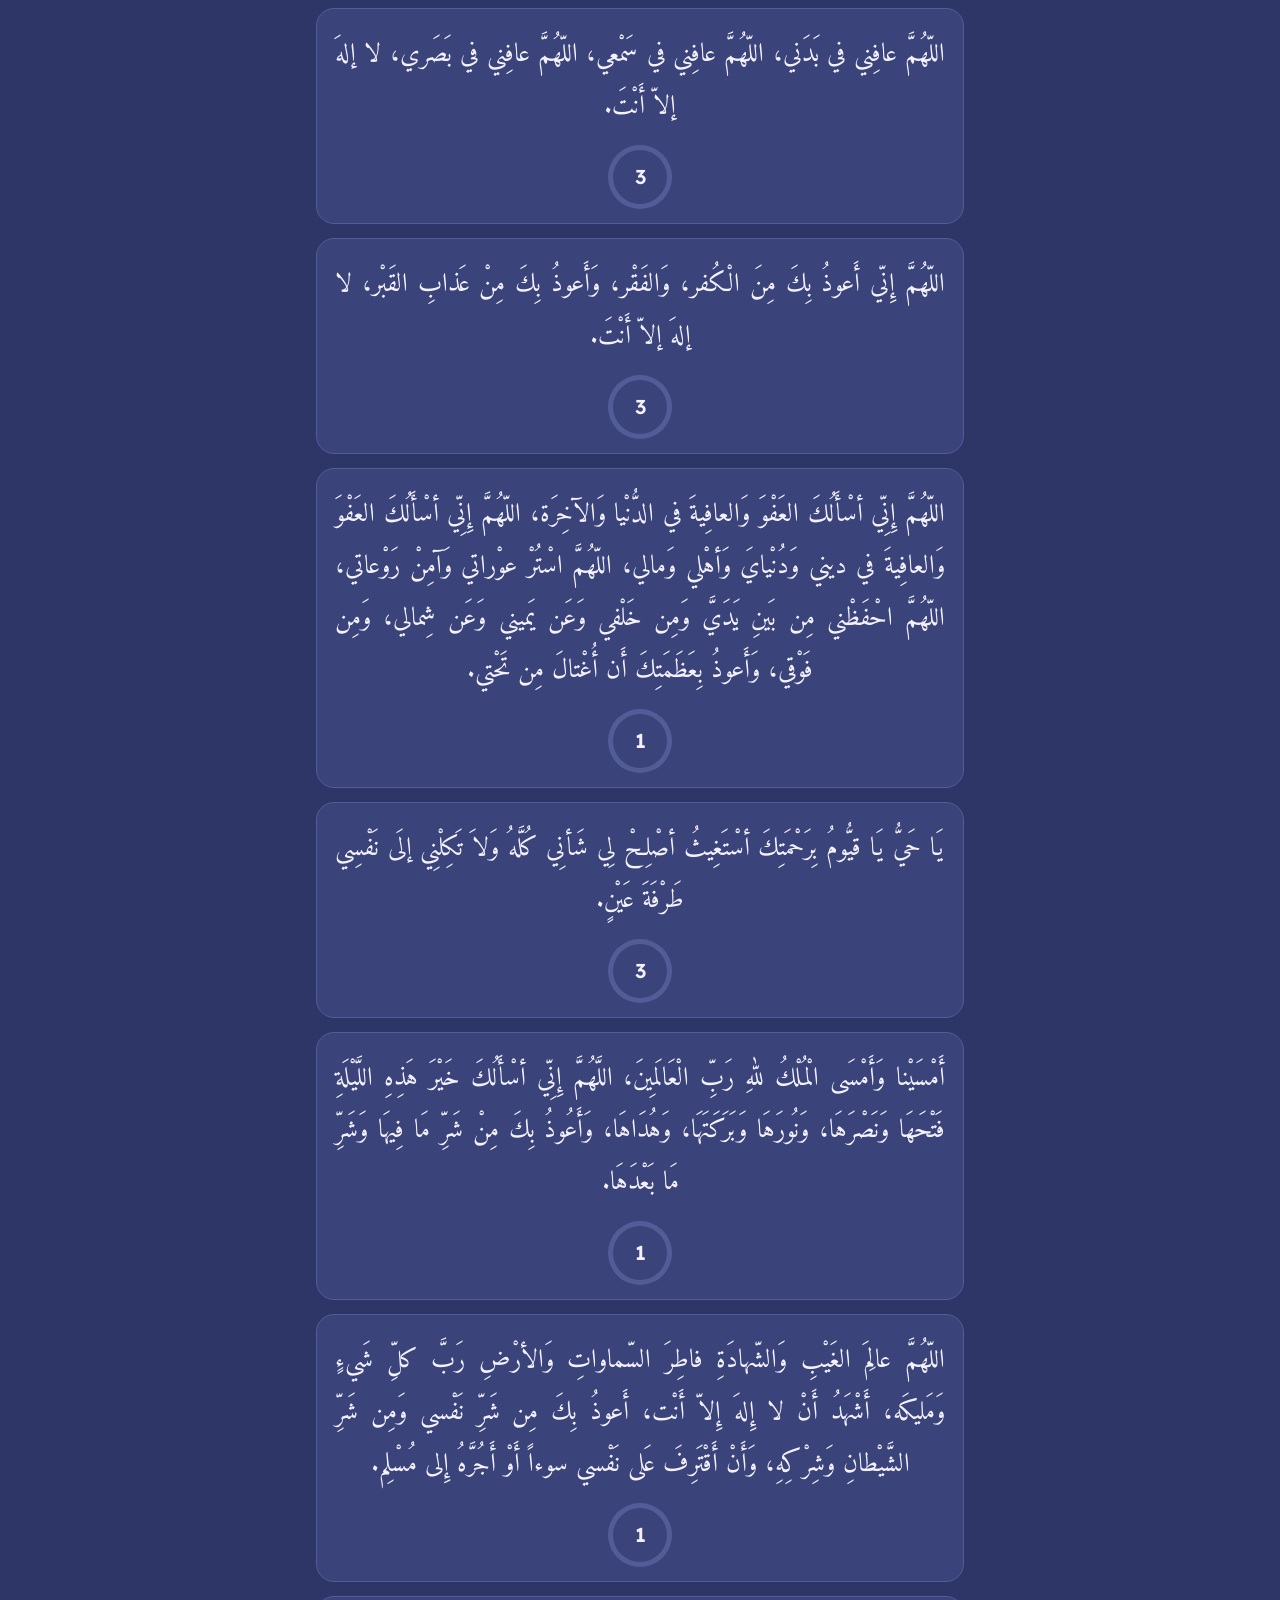
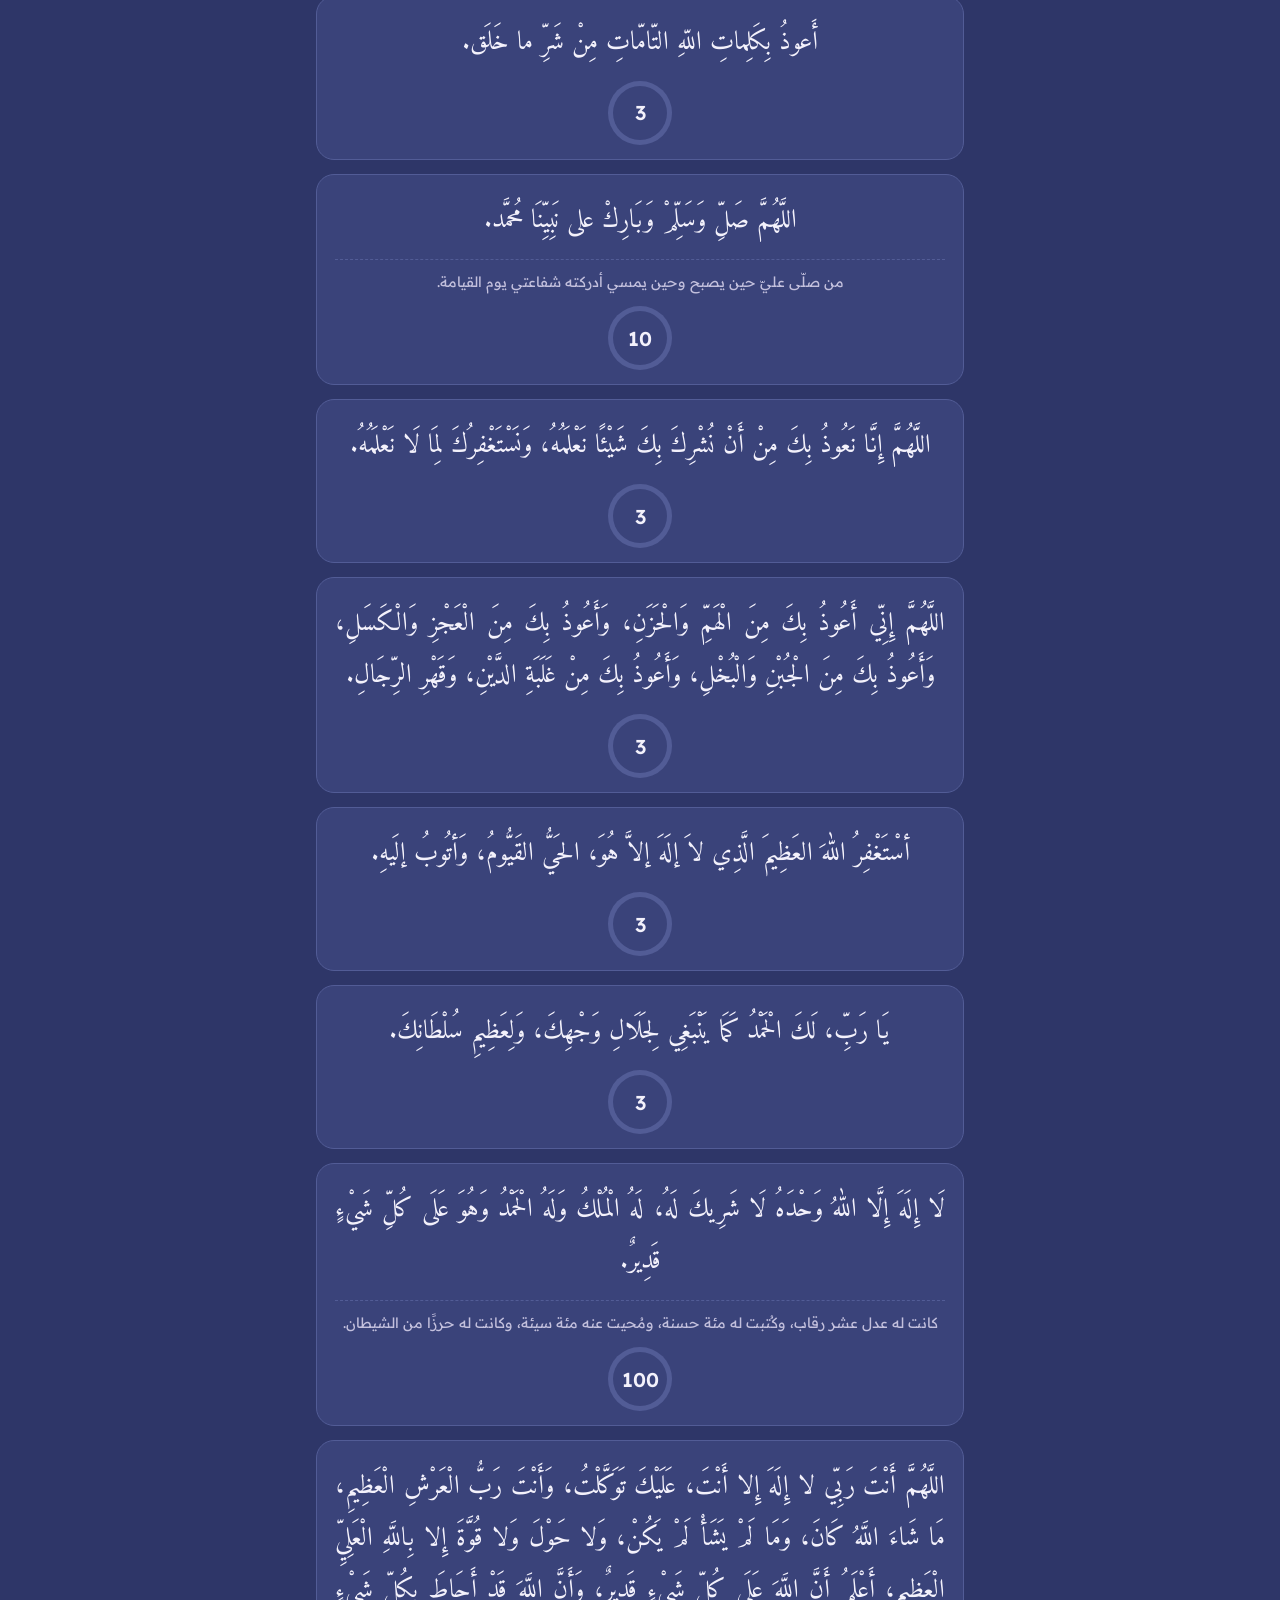
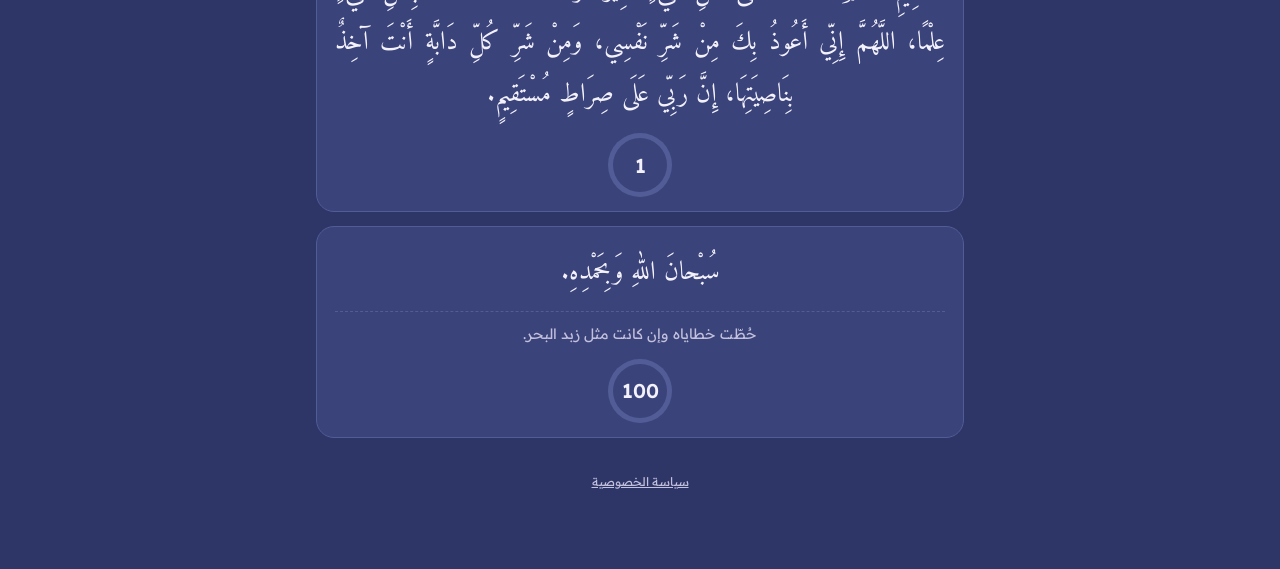
==== commit 4fe8989c: "تصحيح أخطاء المراجعة: الفضل والتشكيل، اليوم والوضع، التحديثات، إمكانية الوصول - فضل الاستغفار ×100 ك" ====
--- a/index.html
+++ b/index.html
@@ -22,7 +22,7 @@
   --fs:26px;
   /* morning (dawn) */
   --bg:#F5F9FB; --bg2:#FFF9EC; --ink:#1E3340; --soft:#6A8191;
-  --card:#FFFFFF; --line:#E2EAEE; --accent:#E3A53A; --accentInk:#FFFFFF; --done:#7FA38B;
+  --card:#FFFFFF; --line:#E2EAEE; --accent:#E3A53A; --accentInk:#1E3340; --done:#7FA38B;
 }
 html{scroll-padding-top:calc(env(safe-area-inset-top,0px) + 130px)}
 @media (prefers-color-scheme:dark){
@@ -45,7 +45,7 @@
 
 /* horizon hero */
 .hero{position:relative;padding:18px 0 8px;text-align:center}
-.sky{width:100%;max-width:420px;height:auto;display:block;margin:0 auto}
+.sky{width:100%;max-width:420px;height:auto;display:block;margin:0 auto;overflow:visible}
 .sky .arc{fill:none;stroke:var(--line);stroke-width:2;stroke-dasharray:3 6}
 .sky .ground{stroke:var(--soft);stroke-width:1.5;opacity:.35}
 .sky .orb{fill:var(--accent);transition:cx .6s ease,cy .6s ease}
@@ -79,7 +79,7 @@
 .pre{font-family:"Amiri",serif;color:var(--soft);font-size:calc(var(--fs) * .75);margin-bottom:6px;text-align:center}
 .txt{font-family:"Amiri",serif;font-size:var(--fs);line-height:2;text-align:justify;text-align-last:center}
 .ref{color:var(--soft);font-size:.7em}
-.fadl{margin-top:12px;padding-top:10px;border-top:1px dashed var(--line);color:var(--soft);font-size:14px;line-height:1.7;text-align:center}
+.fadl{margin-top:12px;padding-top:10px;border-top:1px dashed var(--line);color:var(--soft);font-size:max(14px,calc(var(--fs) * .55));line-height:1.7;text-align:center}
 .foot{display:flex;justify-content:center;margin-top:12px}
 .count{
   --p:0;width:64px;height:64px;border-radius:50%;display:grid;place-items:center;
@@ -87,6 +87,8 @@
   transition:background .3s;
 }
 .count span{width:54px;height:54px;border-radius:50%;background:var(--card);display:grid;place-items:center;font-weight:600;font-size:20px}
+.sr{position:absolute;width:1px;height:1px;overflow:hidden;clip-path:inset(50%);white-space:nowrap}
+.foot{position:relative}
 .zikr.done{opacity:.5;border-color:var(--done)}
 .zikr.done .count{background:var(--done)}
 .zikr.done .count span{background:var(--done);color:var(--card);font-size:24px}
@@ -97,6 +99,8 @@
 .end.show{display:block}
 .end p{font-family:"Amiri",serif;font-size:26px}
 .end small{display:block;color:var(--soft);margin-top:6px;font-size:14px}
+.legal{text-align:center;margin-top:36px;font-size:12px}
+.legal a{color:var(--soft)}
 @media (prefers-reduced-motion:reduce){*{transition:none!important;animation:none!important}}
 </style>
 </head>
@@ -109,8 +113,8 @@
       <circle class="star" cx="370" cy="75" r="1"/>
       <path class="arc" d="M30 130 A170 110 0 0 1 370 130"/>
       <line class="ground" x1="10" y1="130" x2="390" y2="130"/>
-      <circle class="glow" id="glow" cx="30" cy="130" r="22"/>
-      <circle class="orb" id="orb" cx="30" cy="130" r="11"/>
+      <circle class="glow" id="glow" cx="370" cy="130" r="22"/>
+      <circle class="orb" id="orb" cx="370" cy="130" r="11"/>
     </svg>
     <h1 id="title">أذكار الصباح</h1>
     <p class="sub">اضغط على الذكر لتعدّه</p>
@@ -123,7 +127,7 @@
     </div>
     <div class="prog">
       <div class="track"><div class="fill" id="fill"></div></div>
-      <span id="pct">0 / 0</span>
+      <span id="pct" aria-live="polite">0 / 0</span>
       <div class="tools">
         <button id="fDn" aria-label="تصغير الخط">أ-</button>
         <button id="fUp" aria-label="تكبير الخط">أ+</button>
@@ -134,10 +138,11 @@
 
   <main class="list" id="list"></main>
   <div class="end" id="end"><p>تقبّل الله منك</p><small>أتممت الأذكار كاملة</small></div>
+  <footer class="legal"><a href="privacy.html">سياسة الخصوصية</a></footer>
 </div>
 
 <script>
-const A='أَعُوذُ بِاللهِ مِنْ الشَّيْطَانِ الرَّجِيمِ', B='بِسْمِ اللهِ الرَّحْمنِ الرَّحِيم';
+const A='أَعُوذُ بِاللهِ مِنَ الشَّيْطَانِ الرَّجِيمِ', B='بِسْمِ اللهِ الرَّحْمنِ الرَّحِيم';
 const Z=(t,c,f,p)=>({t,c,f:f||'',p:p||''});
 const kursi=Z('اللّهُ لاَ إِلَـهَ إِلاَّ هُوَ الْحَيُّ الْقَيُّومُ لاَ تَأْخُذُهُ سِنَةٌ وَلاَ نَوْمٌ لَّهُ مَا فِي السَّمَاوَاتِ وَمَا فِي الأَرْضِ مَن ذَا الَّذِي يَشْفَعُ عِنْدَهُ إِلاَّ بِإِذْنِهِ يَعْلَمُ مَا بَيْنَ أَيْدِيهِمْ وَمَا خَلْفَهُمْ وَلاَ يُحِيطُونَ بِشَيْءٍ مِّنْ عِلْمِهِ إِلاَّ بِمَا شَاء وَسِعَ كُرْسِيُّهُ السَّمَاوَاتِ وَالأَرْضَ وَلاَ يَؤُودُهُ حِفْظُهُمَا وَهُوَ الْعَلِيُّ الْعَظِيمُ. <span class="ref">[آية الكرسي - البقرة 255]</span>',1,'من قالها حين يصبح أُجير من الجن حتى يمسي، ومن قالها حين يمسي أُجير من الجن حتى يصبح.',A);
 const ikhlas=Z('قُلْ هُوَ ٱللَّهُ أَحَدٌ، ٱللَّهُ ٱلصَّمَدُ، لَمْ يَلِدْ وَلَمْ يُولَدْ، وَلَمْ يَكُن لَّهُۥ كُفُوًا أَحَدٌۢ.',3,'من قالها حين يصبح وحين يمسي كفته من كل شيء (الإخلاص والمعوذتين).',B);
@@ -156,11 +161,11 @@
 const kalimat=Z('أَعـوذُ بِكَلِمـاتِ اللّهِ التّـامّـاتِ مِنْ شَـرِّ ما خَلَـق.',3);
 const salat=Z('اللَّهُمَّ صَلِّ وَسَلِّمْ وَبَارِكْ على نَبِيِّنَا مُحمَّد.',10,'من صلّى عليّ حين يصبح وحين يمسي أدركته شفاعتي يوم القيامة.');
 const shirk=Z('اللَّهُمَّ إِنَّا نَعُوذُ بِكَ مِنْ أَنْ نُشْرِكَ بِكَ شَيْئًا نَعْلَمُهُ، وَنَسْتَغْفِرُكَ لِمَا لَا نَعْلَمُهُ.',3);
-const hamm=Z('اللَّهُمَّ إِنِّي أَعُوذُ بِكَ مِنْ الْهَمِّ وَالْحَزَنِ، وَأَعُوذُ بِكَ مِنْ الْعَجْزِ وَالْكَسَلِ، وَأَعُوذُ بِكَ مِنْ الْجُبْنِ وَالْبُخْلِ، وَأَعُوذُ بِكَ مِنْ غَلَبَةِ الدَّيْنِ، وَقَهْرِ الرِّجَالِ.',3);
+const hamm=Z('اللَّهُمَّ إِنِّي أَعُوذُ بِكَ مِنَ الْهَمِّ وَالْحَزَنِ، وَأَعُوذُ بِكَ مِنَ الْعَجْزِ وَالْكَسَلِ، وَأَعُوذُ بِكَ مِنَ الْجُبْنِ وَالْبُخْلِ، وَأَعُوذُ بِكَ مِنْ غَلَبَةِ الدَّيْنِ، وَقَهْرِ الرِّجَالِ.',3);
 const istighfarAzim=Z('أسْتَغْفِرُ اللهَ العَظِيمَ الَّذِي لاَ إلَهَ إلاَّ هُوَ، الحَيُّ القَيُّومُ، وَأتُوبُ إلَيهِ.',3);
 const yarab=Z('يَا رَبِّ، لَكَ الْحَمْدُ كَمَا يَنْبَغِي لِجَلَالِ وَجْهِكَ، وَلِعَظِيمِ سُلْطَانِكَ.',3);
 const antaRabbi=Z('اللَّهُمَّ أَنْتَ رَبِّي لا إِلَهَ إِلا أَنْتَ، عَلَيْكَ تَوَكَّلْتُ، وَأَنْتَ رَبُّ الْعَرْشِ الْعَظِيمِ، مَا شَاءَ اللَّهُ كَانَ، وَمَا لَمْ يَشَأْ لَمْ يَكُنْ، وَلا حَوْلَ وَلا قُوَّةَ إِلا بِاللَّهِ الْعَلِيِّ الْعَظِيمِ، أَعْلَمُ أَنَّ اللَّهَ عَلَى كُلِّ شَيْءٍ قَدِيرٌ، وَأَنَّ اللَّهَ قَدْ أَحَاطَ بِكُلِّ شَيْءٍ عِلْمًا، اللَّهُمَّ إِنِّي أَعُوذُ بِكَ مِنْ شَرِّ نَفْسِي، وَمِنْ شَرِّ كُلِّ دَابَّةٍ أَنْتَ آخِذٌ بِنَاصِيَتِهَا، إِنَّ رَبِّي عَلَى صِرَاطٍ مُسْتَقِيمٍ.',1);
-const tahlil=Z('لَا إلَه إلّا اللهُ وَحْدَهُ لَا شَرِيكَ لَهُ، لَهُ الْمُلْكُ وَلَهُ الْحَمْدُ وَهُوَ عَلَى كُلِّ شَيْءٍ قَدِيرٌ.',100,'كانت له عدل عشر رقاب، وكُتبت له مئة حسنة، ومُحيت عنه مئة سيئة، وكانت له حرزًا من الشيطان.');
+const tahlil=Z('لَا إِلَهَ إِلَّا اللهُ وَحْدَهُ لَا شَرِيكَ لَهُ، لَهُ الْمُلْكُ وَلَهُ الْحَمْدُ وَهُوَ عَلَى كُلِّ شَيْءٍ قَدِيرٌ.',100,'كانت له عدل عشر رقاب، وكُتبت له مئة حسنة، ومُحيت عنه مئة سيئة، وكانت له حرزًا من الشيطان.');
 const subhan=Z('سُبْحـانَ اللهِ وَبِحَمْـدِهِ.',100,'حُطّت خطاياه وإن كانت مثل زبد البحر.');
 
 const DATA={
@@ -177,7 +182,7 @@
   alim,kalimat,salat,shirk,hamm,istighfarAzim,yarab,
   Z('اللَّهُمَّ إِنِّي أَسْأَلُكَ عِلْمًا نَافِعًا، وَرِزْقًا طَيِّبًا، وَعَمَلًا مُتَقَبَّلًا.',1),
   antaRabbi,tahlil,subhan,
-  Z('أسْتَغْفِرُ اللهَ وَأتُوبُ إلَيْهِ.',100,'مئة حسنة، ومُحيت عنه مئة سيئة، وكانت له حرزًا من الشيطان حتى يمسي.')
+  Z('أسْتَغْفِرُ اللهَ وَأتُوبُ إلَيْهِ.',100,'كان النبي ﷺ يتوب إلى الله في اليوم مئة مرة (رواه مسلم).')
  ],
  e:[kursi,
   Z('آمَنَ الرَّسُولُ بِمَا أُنْزِلَ إِلَيْهِ مِنْ رَبِّهِ وَالْمُؤْمِنُونَ ۚ كُلٌّ آمَنَ بِاللَّهِ وَمَلَائِكَتِهِ وَكُتُبِهِ وَرُسُلِهِ لَا نُفَرِّقُ بَيْنَ أَحَدٍ مِنْ رُسُلِهِ ۚ وَقَالُوا سَمِعْنَا وَأَطَعْنَا ۖ غُفْرَانَكَ رَبَّنَا وَإِلَيْكَ الْمَصِيرُ. لَا يُكَلِّفُ اللَّهُ نَفْسًا إِلَّا وُسْعَهَا لَهَا مَا كَسَبَتْ وَعَلَيْهَا مَا اكْتَسَبَتْ رَبَّنَا لَا تُؤَاخِذْنَا إِنْ نَسِينَا أَوْ أَخْطَأْنَا رَبَّنَا وَلَا تَحْمِلْ عَلَيْنَا إِصْرًا كَمَا حَمَلْتَهُ عَلَى الَّذِينَ مِنْ قَبْلِنَا رَبَّنَا وَلَا تُحَمِّلْنَا مَا لَا طَاقَةَ لَنَا بِهِ وَاعْفُ عَنَّا وَاغْفِرْ لَنَا وَارْحَمْنَا أَنْتَ مَوْلَانَا فَانْصُرْنَا عَلَى الْقَوْمِ الْكَافِرِينَ. <span class="ref">[البقرة 285 - 286]</span>',1,'من قرأ الآيتين من آخر سورة البقرة في ليلة كفتاه.',A),
@@ -198,20 +203,35 @@
 const $=id=>document.getElementById(id);
 const list=$('list'), NAMES={m:'أذكار الصباح',e:'أذكار المساء'};
 const clean=s=>s.replace(/ـ/g,'');
-const today=()=>{const d=new Date();return d.getFullYear()+'-'+(d.getMonth()+1)+'-'+d.getDate()};
+// The adhkar "day" starts at 4 AM, so evening adhkar said at 9 PM still show as done after midnight.
+const DAY_START=4;
+const today=()=>{const d=new Date(Date.now()-DAY_START*36e5);return d.getFullYear()+'-'+(d.getMonth()+1)+'-'+d.getDate()};
+const autoMode=()=>{const h=new Date().getHours();return (h>=DAY_START&&h<15)?'m':'e'};
 const store={
   get(k){try{return JSON.parse(localStorage.getItem(k))}catch(e){return null}},
   set(k,v){try{localStorage.setItem(k,JSON.stringify(v))}catch(e){}}
 };
-let mode=(()=>{const h=new Date().getHours();return (h>=3&&h<14)?'m':'e'})();
+let mode=autoMode(), curDay=today(), curAuto=mode;
 let left=[];
-let fs=store.get('azkar-fs')||26;
+let fs=Number(store.get('azkar-fs'));if(!(fs>=18&&fs<=40))fs=26;
 document.documentElement.style.setProperty('--fs',fs+'px');
 
-function key(){return 'azkar-'+mode+'-'+today()}
+function key(){return 'azkar-'+mode+'-'+curDay}
+// Drop saved progress from previous days so storage doesn't grow forever.
+function prune(){try{for(let i=localStorage.length-1;i>=0;i--){const k=localStorage.key(i);if(/^azkar-[me]-/.test(k)&&!k.endsWith('-'+curDay))localStorage.removeItem(k)}}catch(e){}}
+// If the app stayed open (or in the background) into a new day — or, when coming back to it,
+// into the other part of the day — start from that day's state instead of carrying old counts over.
+function refresh(checkPeriod){
+  const d=today(), a=autoMode();
+  if(d===curDay&&(!checkPeriod||a===curAuto))return false;
+  curDay=d;curAuto=a;mode=a;load();render();prune();window.scrollTo(0,0);
+  return true;
+}
 function load(){
   const saved=store.get(key());
-  left=(Array.isArray(saved)&&saved.length===DATA[mode].length)?saved:DATA[mode].map(z=>z.c);
+  left=(Array.isArray(saved)&&saved.length===DATA[mode].length)
+    ?saved.map((n,i)=>Math.max(0,Math.min(DATA[mode][i].c,Number(n)|0)))
+    :DATA[mode].map(z=>z.c);
 }
 function render(){
   document.body.classList.toggle('evening',mode==='e');
@@ -221,12 +241,12 @@
   $('tM').setAttribute('aria-pressed',mode==='m');$('tE').setAttribute('aria-pressed',mode==='e');
   list.innerHTML='';
   DATA[mode].forEach((z,i)=>{
-    const el=document.createElement('article');
-    el.className='zikr';el.tabIndex=0;el.dataset.i=i;
+    const el=document.createElement('div');
+    el.className='zikr';el.tabIndex=0;el.dataset.i=i;el.setAttribute('role','button');
     el.innerHTML=(z.p?`<div class="pre">${z.p}</div>`:'')+
       `<div class="txt">${clean(z.t)}</div>`+
       (z.f?`<div class="fadl">${z.f}</div>`:'')+
-      `<div class="foot"><div class="count"><span></span></div></div>`;
+      `<div class="foot"><div class="count" aria-hidden="true"><span></span></div><span class="sr"></span></div>`;
     el.addEventListener('click',()=>tap(i));
     el.addEventListener('keydown',e=>{if(e.key==='Enter'||e.key===' '){e.preventDefault();tap(i)}});
     list.appendChild(el);
@@ -239,7 +259,7 @@
   el.classList.toggle('done',n===0);
   el.querySelector('.count').style.setProperty('--p',(z.c-n)/z.c);
   el.querySelector('.count span').textContent=n===0?'✓':n;
-  el.setAttribute('aria-label','المتبقي '+n);
+  el.querySelector('.sr').textContent=n===0?'تم':'المتبقي '+n;
 }
 function progress(){
   const total=DATA[mode].length, done=left.filter(n=>n===0).length;
@@ -247,10 +267,11 @@
   $('pct').textContent=done+' / '+total;
   $('end').classList.toggle('show',done===total);
   // orb travels along the arc
-  const t=done/total, ang=Math.PI*(1-t), cx=200+170*Math.cos(ang), cy=130-110*Math.sin(ang);
+  const t=done/total, ang=Math.PI*t, cx=200+170*Math.cos(ang), cy=130-110*Math.sin(ang);
   ['orb','glow'].forEach(id=>{$(id).setAttribute('cx',cx.toFixed(1));$(id).setAttribute('cy',cy.toFixed(1))});
 }
 function tap(i){
+  if(refresh(false))return;
   if(left[i]===0)return;
   left[i]--;store.set(key(),left);
   const el=list.children[i];
@@ -258,7 +279,7 @@
   try{navigator.vibrate&&navigator.vibrate(left[i]===0?[30,40,30]:12)}catch(e){}
   paint(i);progress();
   if(left[i]===0){
-    const next=left.findIndex((n,j)=>j>i&&n>0);
+    let next=left.findIndex((n,j)=>j>i&&n>0);if(next<0)next=left.findIndex(n=>n>0);
     if(next>-1)setTimeout(()=>list.children[next].scrollIntoView({behavior:'smooth',block:'start'}),350);
     else if(left.every(n=>n===0))setTimeout(()=>$('end').scrollIntoView({behavior:'smooth',block:'center'}),350);
   }
@@ -269,7 +290,11 @@
 function font(d){fs=Math.min(40,Math.max(18,fs+d));document.documentElement.style.setProperty('--fs',fs+'px');store.set('azkar-fs',fs)}
 $('fUp').onclick=()=>font(2);$('fDn').onclick=()=>font(-2);
 
-load();render();
+document.addEventListener('visibilitychange',()=>{if(document.hidden)return;refresh(true);
+  navigator.serviceWorker&&navigator.serviceWorker.getRegistration().then(r=>r&&r.update()).catch(()=>{})});
+window.addEventListener('pageshow',()=>refresh(true));window.addEventListener('focus',()=>refresh(true));
+
+load();render();prune();
 
 if('serviceWorker' in navigator){
   window.addEventListener('load',()=>{navigator.serviceWorker.register('sw.js').catch(()=>{})});
